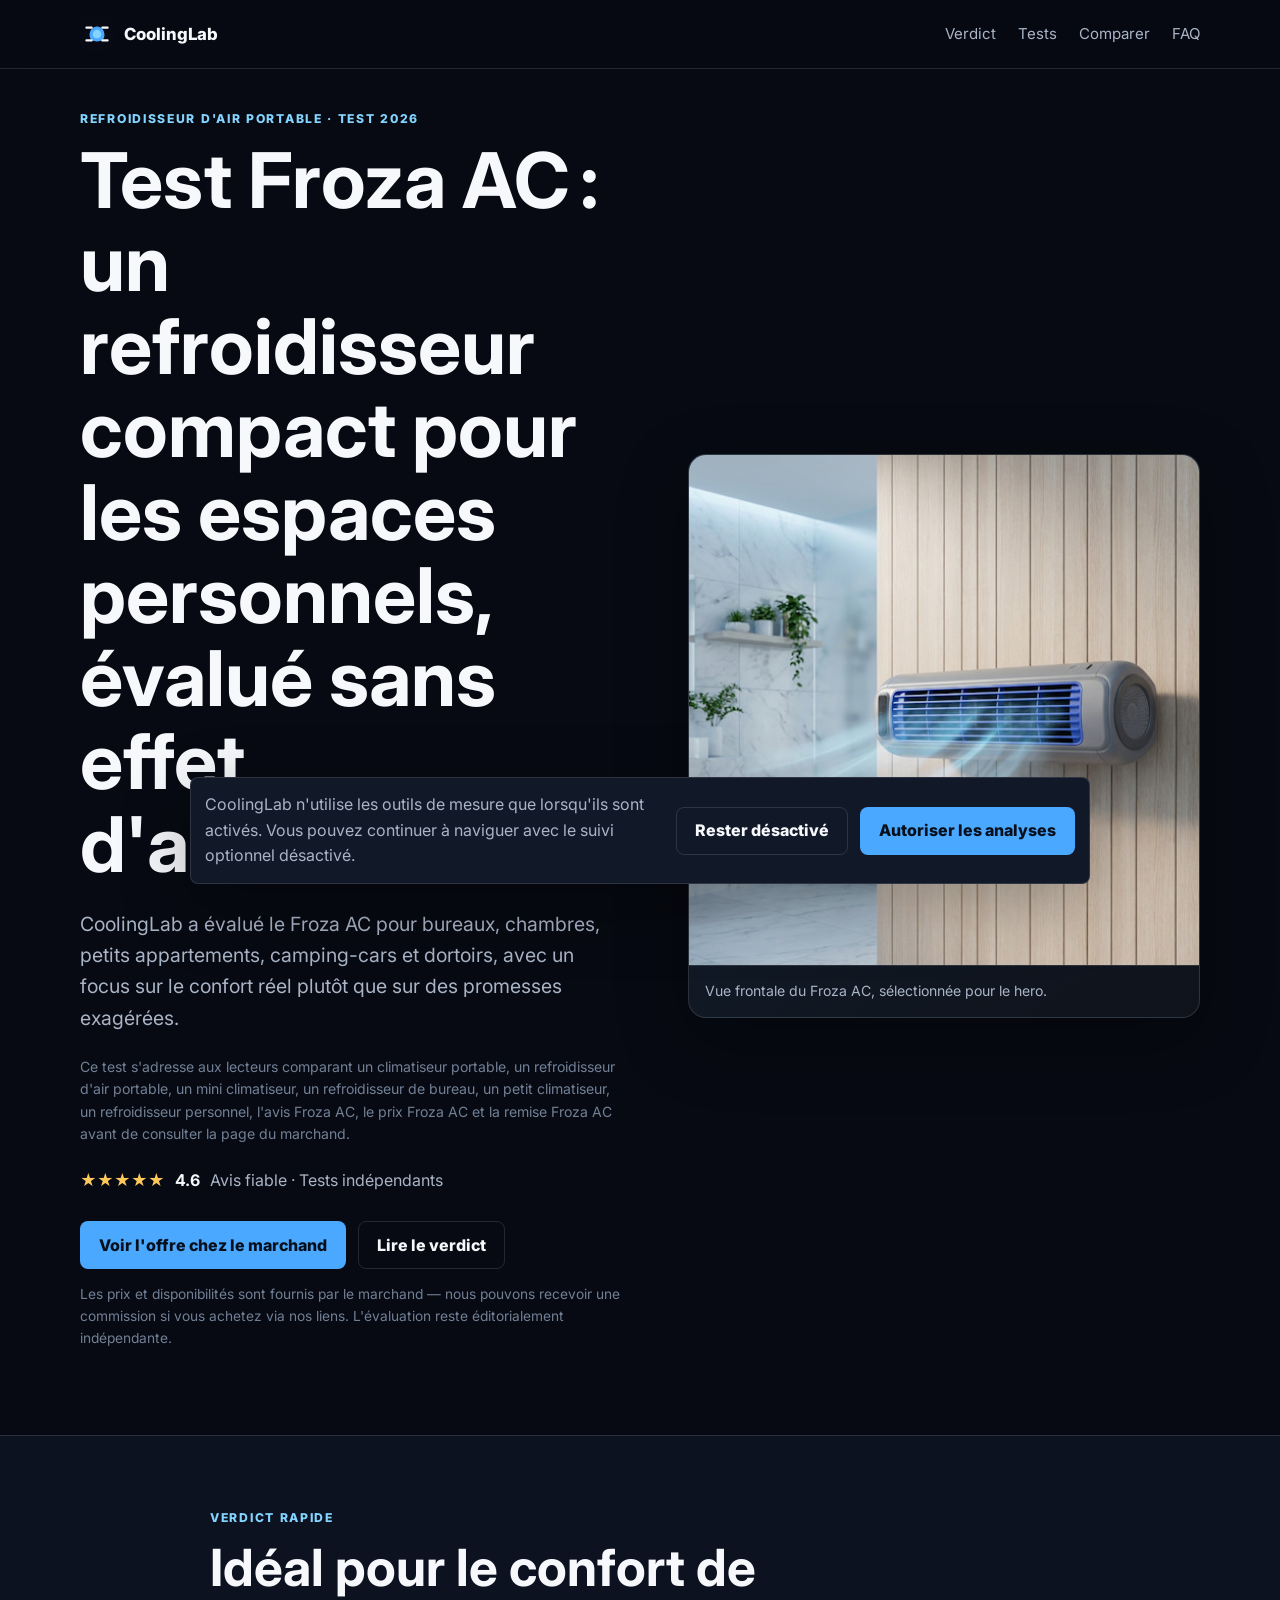
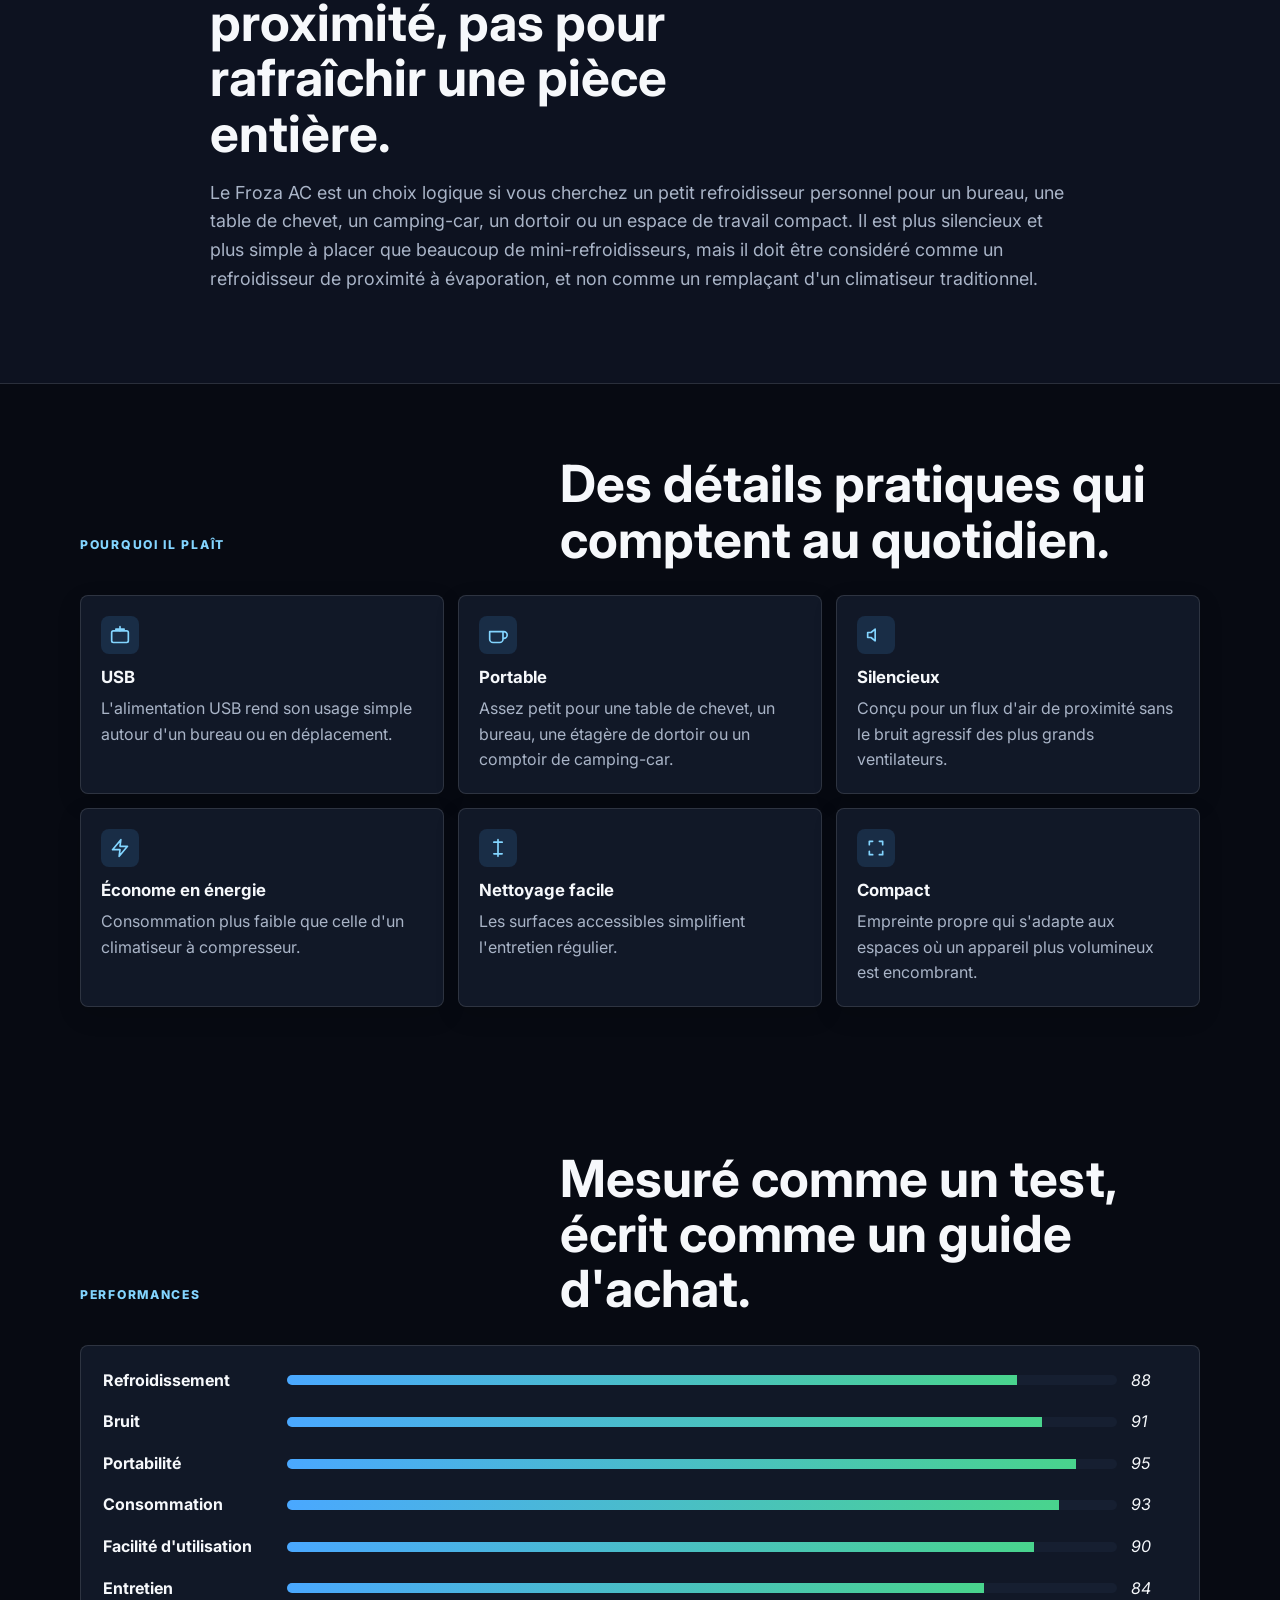
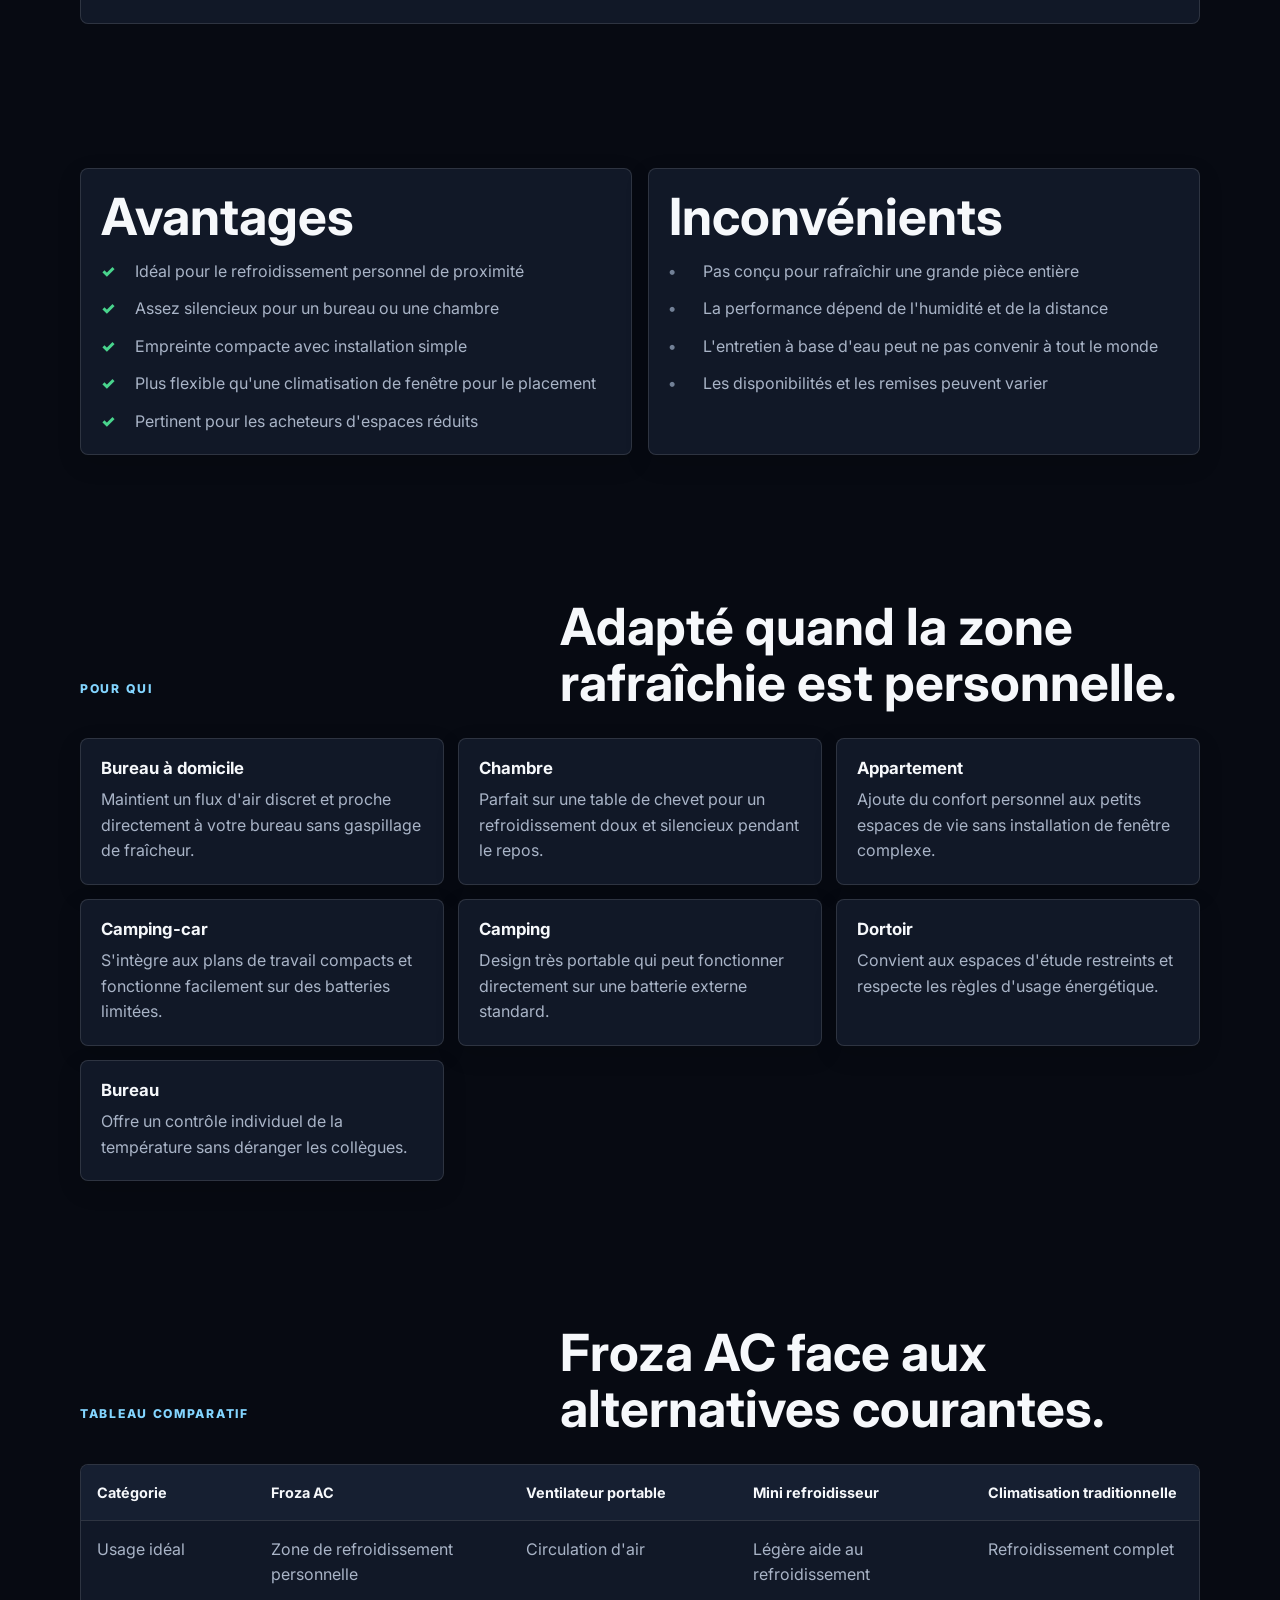
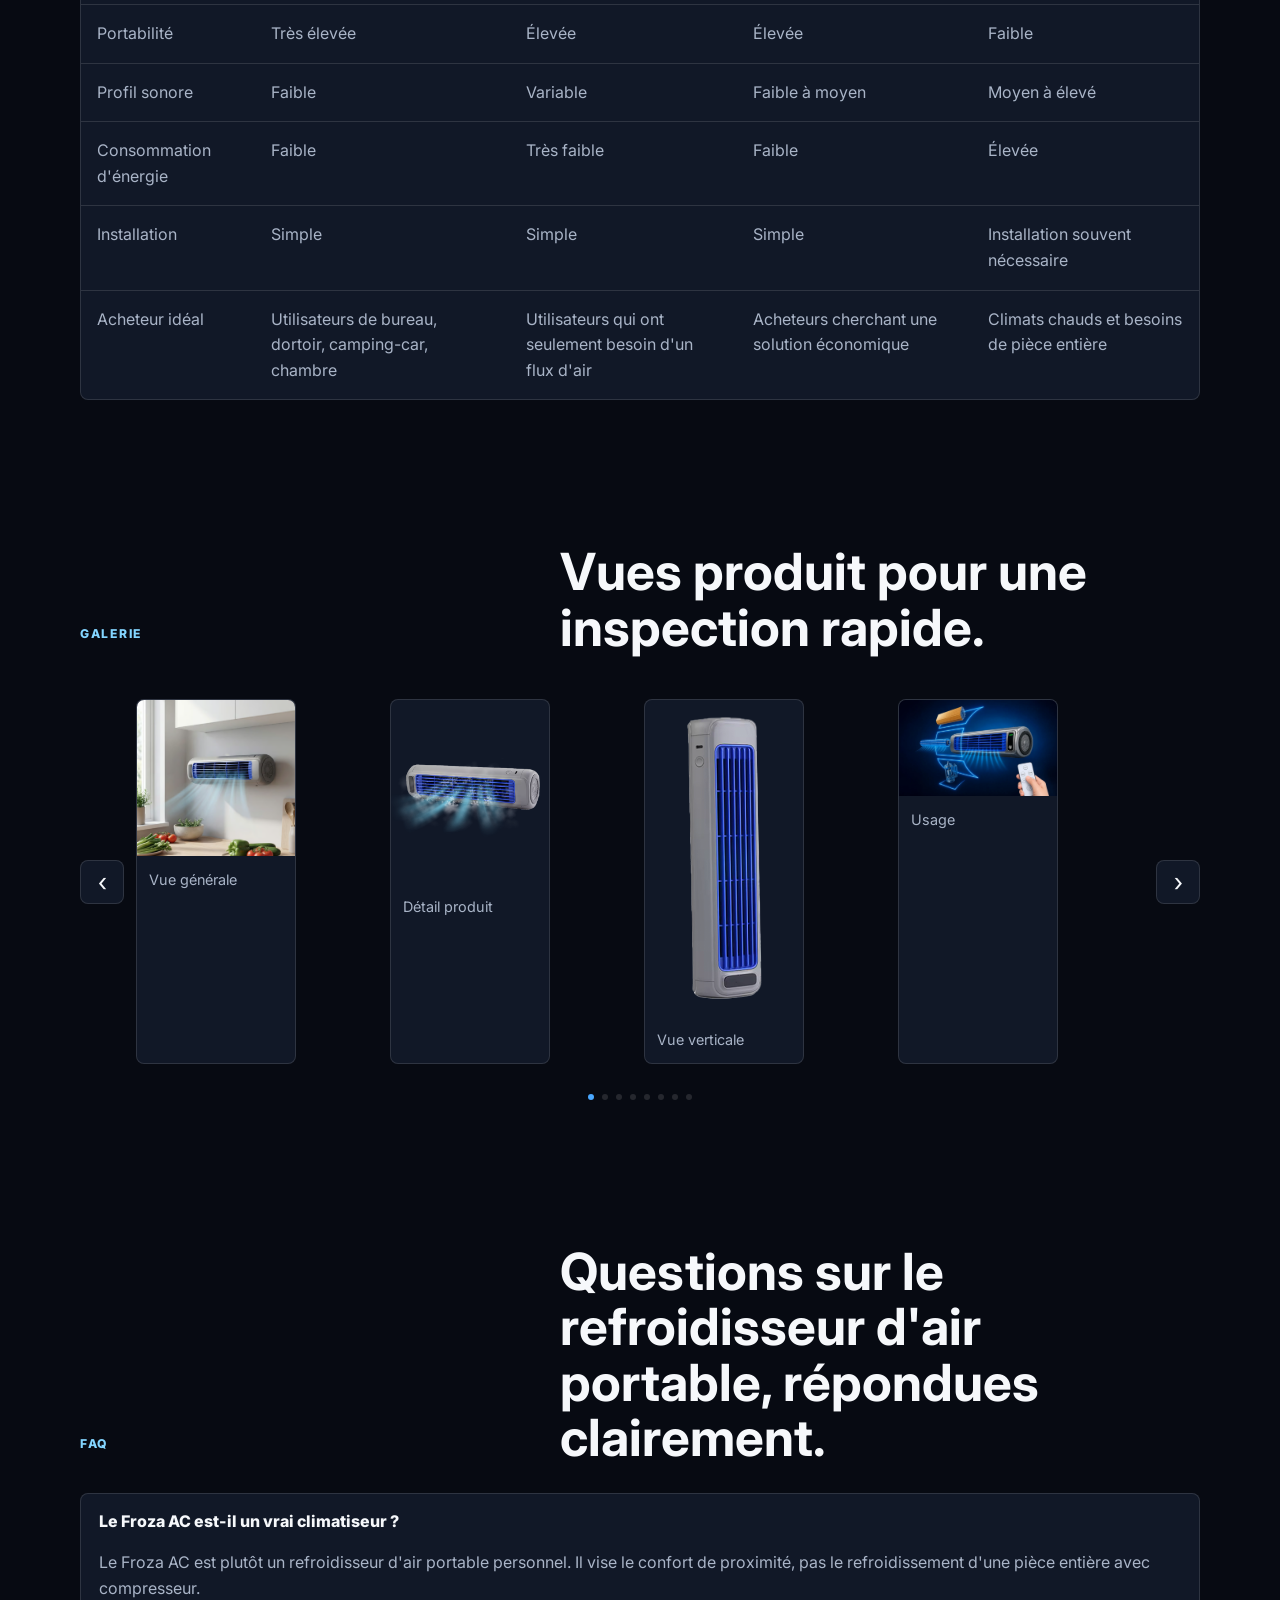
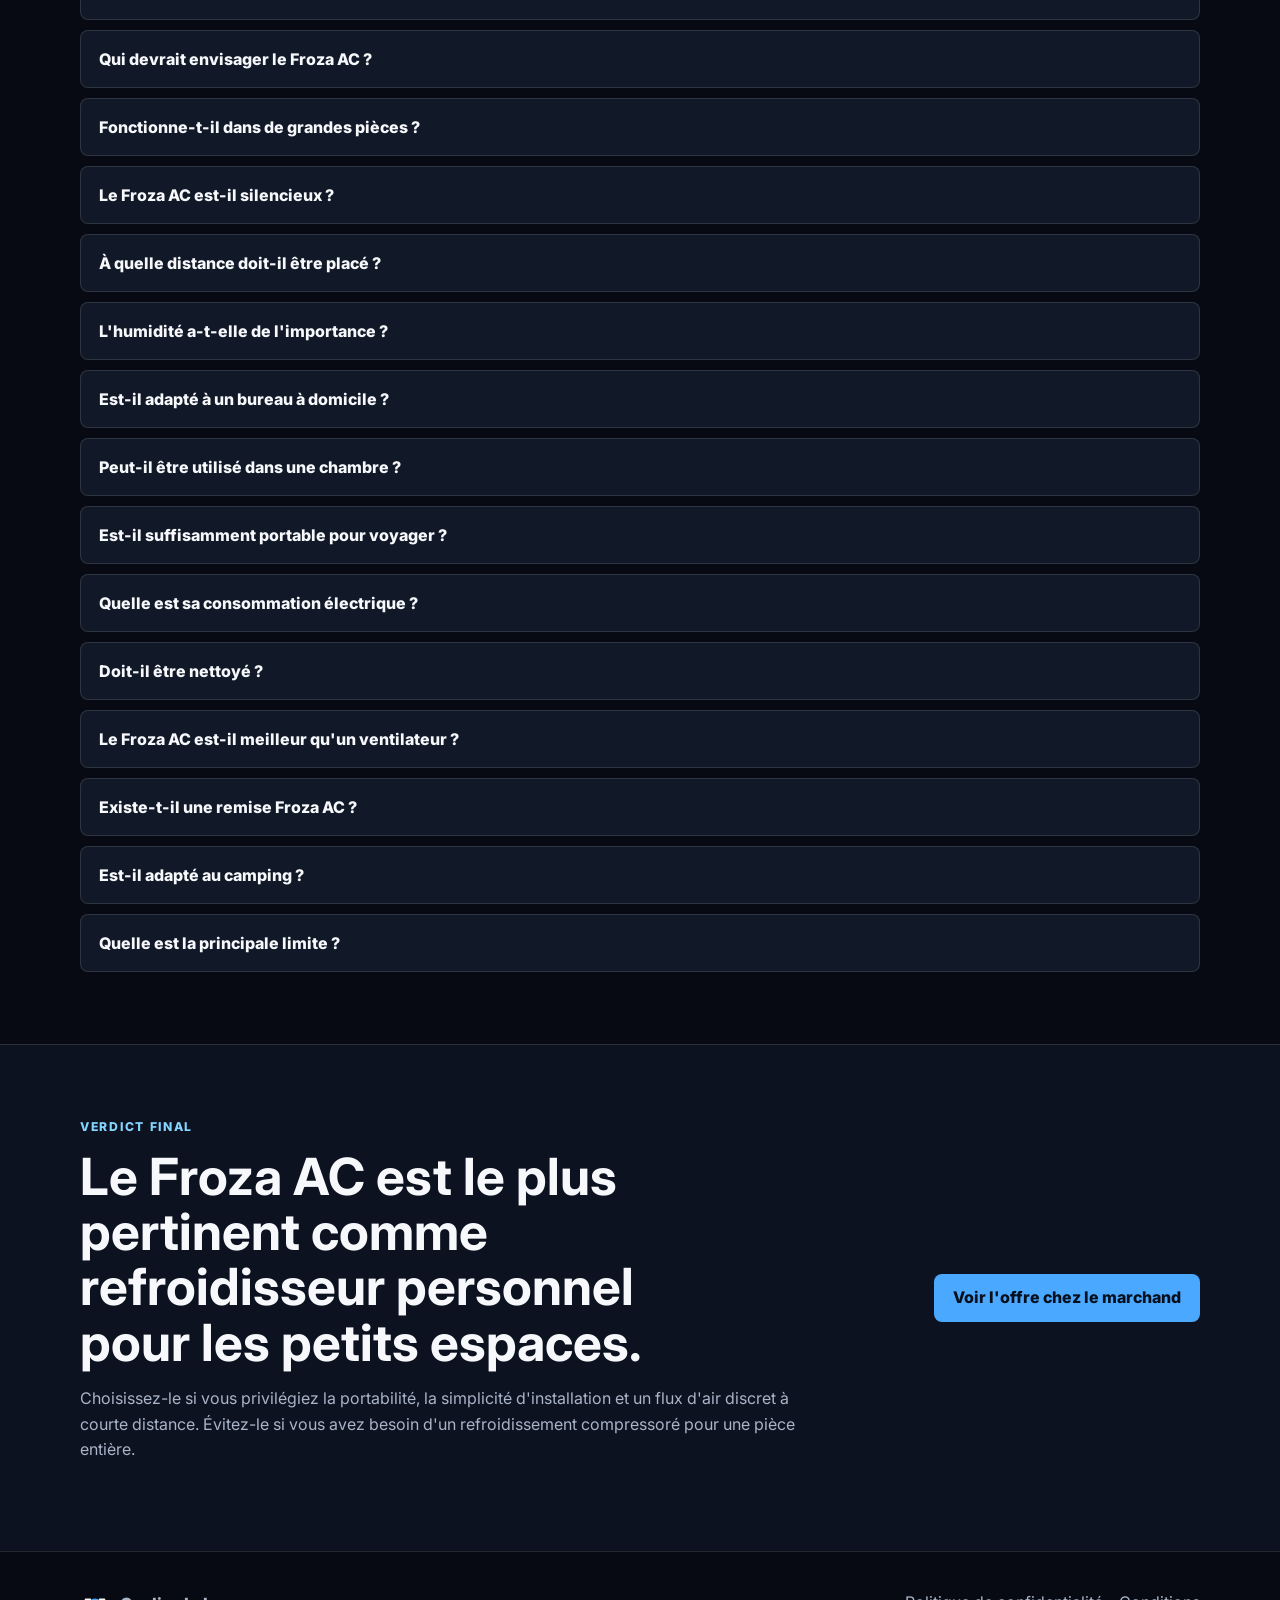
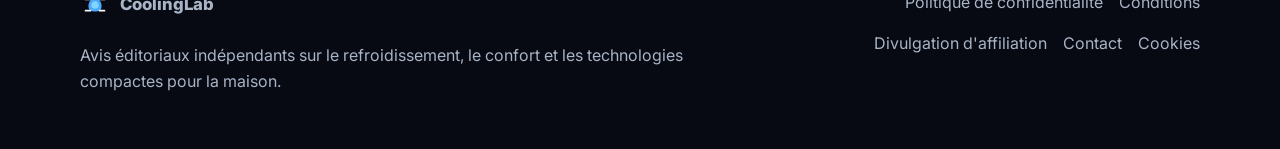
==== index.html @ 6dc9dfa4 "Primeiro commit do Canalab" ====
<!doctype html>
<html lang="fr">
  <head>
    <script type="text/javascript">
    (function(c,l,a,r,i,t,y){
        c[a]=c[a]||function(){(c[a].q=c[a].q||[]).push(arguments)};
        t=l.createElement(r);t.async=1;t.src="https://www.clarity.ms/tag/"+i;
        y=l.getElementsByTagName(r)[0];y.parentNode.insertBefore(t,y);
    })(window, document, "clarity", "script", "xgbtca28pc");
</script>
    <meta charset="utf-8">
    <meta name="viewport" content="width=device-width, initial-scale=1">
    <title>Test Froza AC 2026 : refroidisseur d'air portable évalué | CoolingLab</title>
    <meta name="description" content="L'avis indépendant de CoolingLab sur le Froza AC détaille performances de refroidissement, niveau sonore, portabilité, prix, disponibilité des remises, points forts, limites, comparaisons et utilisateurs concernés.">
    <link rel="canonical" href="https://coolinglab.netlify.app/">
    <meta name="robots" content="index,follow,max-image-preview:large">
    <meta name="theme-color" content="#070a12">
    <meta property="og:type" content="article">
    <meta property="og:title" content="Test Froza AC 2026 : refroidisseur d'air portable évalué">
    <meta property="og:description" content="Un test mesuré du Froza AC pour bureaux, chambres, appartements, camping-cars, dortoirs et bureaux à domicile.">
    <meta property="og:url" content="https://coolinglab.netlify.app/">
    <meta property="og:image" content="https://coolinglab.netlify.app/img/Froza%20AC002.jpg">
    <meta name="twitter:card" content="summary_large_image">
    <meta name="twitter:title" content="Test Froza AC 2026">
    <meta name="twitter:description" content="Avis indépendant sur un refroidisseur d'air portable par CoolingLab.">
    <link rel="icon" href="/assets/icons/favicon.svg" type="image/svg+xml">
    <link rel="preconnect" href="https://fonts.googleapis.com">
    <link rel="preconnect" href="https://fonts.gstatic.com" crossorigin>
    <link rel="preconnect" href="https://www.googletagmanager.com" crossorigin>
    <link rel="dns-prefetch" href="https://www.googletagmanager.com">
    <link rel="preconnect" href="https://bat.bing.com" crossorigin>
    <link rel="dns-prefetch" href="https://bat.bing.com">
    <link rel="preconnect" href="https://analytics.tiktok.com" crossorigin>
    <link rel="dns-prefetch" href="https://analytics.tiktok.com">
    <link rel="preconnect" href="https://connect.facebook.net" crossorigin>
    <link rel="dns-prefetch" href="https://connect.facebook.net">
    <link rel="preconnect" href="https://c.clarity.ms" crossorigin>
    <link rel="dns-prefetch" href="https://clarity.ms">
    <link href="https://fonts.googleapis.com/css2?family=Inter:wght@400;500;600;700&display=swap" rel="stylesheet">
    <link rel="preload" href="/css/variables.css" as="style">
    <link rel="stylesheet" href="/css/variables.css">
    <link rel="stylesheet" href="/css/style.css">
    <link rel="stylesheet" href="/css/responsive.css">
    <script type="application/ld+json" id="schema-product"></script>
    <script type="application/ld+json" id="schema-faq"></script>
  </head>
  <body>
    <a class="skip-link" href="#main">Accéder au contenu</a>
    <header class="site-header" data-elevate>
      <nav class="nav wrap" aria-label="Navigation principale">
        <a class="brand" href="/" aria-label="Accueil CoolingLab">
          <img src="/assets/icons/favicon.svg" alt="" width="34" height="34">
          <span>CoolingLab</span>
        </a>
        <button class="nav-toggle" type="button" aria-expanded="false" aria-controls="nav-menu">
          <span class="sr-only">Ouvrir le menu</span>
          <span></span><span></span><span></span>
        </button>
        <div class="nav-menu" id="nav-menu">
          <a href="#verdict">Verdict</a>
          <a href="#testing">Tests</a>
          <a href="#compare">Comparer</a>
          <a href="#faq">FAQ</a>
        </div>
      </nav>
    </header>

    <main id="main">
      <article>
        <section class="hero section">
          <div class="wrap hero-grid">
            <div class="hero-copy reveal">
              <div class="kicker">Refroidisseur d'air portable · Test 2026</div>
              <h1>Test Froza AC : un refroidisseur compact pour les espaces personnels, évalué sans effet d'annonce.</h1>
            <p class="lede">CoolingLab a évalué le Froza AC pour bureaux, chambres, petits appartements, camping-cars et dortoirs, avec un focus sur le confort réel plutôt que sur des promesses exagérées.</p>
              <p class="search-context">Ce test s'adresse aux lecteurs comparant un climatiseur portable, un refroidisseur d'air portable, un mini climatiseur, un refroidisseur de bureau, un petit climatiseur, un refroidisseur personnel, l'avis Froza AC, le prix Froza AC et la remise Froza AC avant de consulter la page du marchand.</p>
              <div class="rating-line" aria-label="Note d'examen 4,6 sur 5">
                <span aria-hidden="true">★★★★★</span>
                <strong>4.6</strong>
                <em>Avis fiable · Tests indépendants</em>
              </div>
              <div class="cta-row">
                <a class="btn btn-primary" href="https://example.com/froza-ac" data-affiliate-link data-cta="hero">Voir l'offre chez le marchand</a>
                <a class="btn btn-secondary" href="#verdict">Lire le verdict</a>
              </div>
              <p class="microcopy">Les prix et disponibilités sont fournis par le marchand — nous pouvons recevoir une commission si vous achetez via nos liens. L'évaluation reste éditorialement indépendante.</p>
            </div>
            <figure class="hero-media reveal">
              <img src="/img/Froza%20AC002.jpg" alt="Froza AC, vue avant sur fond clair" width="560" height="650" fetchpriority="high" style="object-fit:cover;">
              <figcaption>Vue frontale du Froza AC, sélectionnée pour le hero.</figcaption>
            </figure>
          </div>
        </section>

        <section class="section verdict-band" id="verdict">
          <div class="wrap compact reveal">
            <p class="eyebrow">Verdict rapide</p>
            <h2>Idéal pour le confort de proximité, pas pour rafraîchir une pièce entière.</h2>
            <p>Le Froza AC est un choix logique si vous cherchez un petit refroidisseur personnel pour un bureau, une table de chevet, un camping-car, un dortoir ou un espace de travail compact. Il est plus silencieux et plus simple à placer que beaucoup de mini-refroidisseurs, mais il doit être considéré comme un refroidisseur de proximité à évaporation, et non comme un remplaçant d'un climatiseur traditionnel.</p>
          </div>
        </section>

        <section class="section">
          <div class="wrap">
            <div class="section-head reveal">
              <p class="eyebrow">Pourquoi il plaît</p>
              <h2>Des détails pratiques qui comptent au quotidien.</h2>
            </div>
            <div class="feature-grid" id="feature-grid"></div>
          </div>
        </section>

        <!-- TEMPORARY: Re-enable the Video Review section by removing the hidden attribute below. -->
        <section class="section media-section" aria-labelledby="video-title" hidden>
          <div class="wrap two-col">
            <div class="reveal">
              <p class="eyebrow">Revue vidéo</p>
              <h2 id="video-title">Regardez l'aperçu pragmatique.</h2>
              <p>La vidéo intégrée ne se charge que sur demande, ce qui maintient la première visite rapide sur mobile et pour le trafic publicitaire.</p>
            </div>
            <div class="video-shell reveal" data-video="https://www.youtube-nocookie.com/embed/dQw4w9WgXcQ">
              <button class="video-button" type="button" aria-label="Charger la revue vidéo">
                <span class="play" aria-hidden="true"></span>
                <strong>Charger la revue vidéo</strong>
              </button>
            </div>
          </div>
        </section>

        <section class="section" id="testing">
          <div class="wrap">
            <div class="section-head reveal">
              <p class="eyebrow">Performances</p>
              <h2>Mesuré comme un test, écrit comme un guide d'achat.</h2>
            </div>
            <div class="score-panel reveal" id="score-panel"></div>
          </div>
        </section>

        <section class="section split-section">
          <div class="wrap split-grid">
            <div class="panel reveal">
              <h2>Avantages</h2>
              <ul class="check-list positive" id="pros-list"></ul>
            </div>
            <div class="panel reveal">
              <h2>Inconvénients</h2>
              <ul class="check-list neutral" id="cons-list"></ul>
            </div>
          </div>
        </section>

        <section class="section">
          <div class="wrap">
            <div class="section-head reveal">
              <p class="eyebrow">Pour qui</p>
              <h2>Adapté quand la zone rafraîchie est personnelle.</h2>
            </div>
            <div class="use-grid" id="use-grid"></div>
          </div>
        </section>

        <section class="section compare" id="compare">
          <div class="wrap">
            <div class="section-head reveal">
              <p class="eyebrow">Tableau comparatif</p>
              <h2>Froza AC face aux alternatives courantes.</h2>
            </div>
            <div class="table-wrap reveal" role="region" aria-label="Comparaison de produits" tabindex="0">
              <table>
                <thead>
                  <tr>
                    <th>Catégorie</th>
                    <th>Froza AC</th>
                    <th>Ventilateur portable</th>
                    <th>Mini refroidisseur</th>
                    <th>Climatisation traditionnelle</th>
                  </tr>
                </thead>
                <tbody id="comparison-body"></tbody>
              </table>
            </div>
          </div>
        </section>

        <section class="section gallery-section">
          <div class="wrap">
            <div class="section-head reveal">
              <p class="eyebrow">Galerie</p>
              <h2>Vues produit pour une inspection rapide.</h2>
            </div>
            <div class="carousel reveal" aria-roledescription="carrousel">
              <button class="icon-btn" type="button" data-carousel-prev aria-label="Image précédente">‹</button>
              <div class="carousel-track" id="gallery-track"></div>
              <button class="icon-btn" type="button" data-carousel-next aria-label="Image suivante">›</button>
            </div>
          </div>
        </section>

        <section class="section faq-section" id="faq">
          <div class="wrap">
            <div class="section-head reveal">
              <p class="eyebrow">FAQ</p>
              <h2>Questions sur le refroidisseur d'air portable, répondues clairement.</h2>
            </div>
            <div class="faq-list reveal" id="faq-list"></div>
          </div>
        </section>

        <section class="section final-cta">
          <div class="wrap final-grid reveal">
            <div>
              <p class="eyebrow">Verdict final</p>
              <h2>Le Froza AC est le plus pertinent comme refroidisseur personnel pour les petits espaces.</h2>
              <p>Choisissez-le si vous privilégiez la portabilité, la simplicité d'installation et un flux d'air discret à courte distance. Évitez-le si vous avez besoin d'un refroidissement compressoré pour une pièce entière.</p>
            </div>
            <a class="btn btn-primary" href="https://example.com/froza-ac" data-affiliate-link data-cta="final">Voir l'offre chez le marchand</a>
          </div>
        </section>
      </article>
    </main>

    <footer class="site-footer">
      <div class="wrap footer-grid">
        <div>
          <a class="brand" href="/">
            <img src="/assets/icons/favicon.svg" alt="" width="30" height="30">
            <span>CoolingLab</span>
          </a>
          <p>Avis éditoriaux indépendants sur le refroidissement, le confort et les technologies compactes pour la maison.</p>
        </div>
        <nav aria-label="Navigation de pied de page">
          <a href="/privacy.html">Politique de confidentialité</a>
          <a href="/terms.html">Conditions</a>
          <a href="/disclosure.html">Divulgation d'affiliation</a>
          <a href="/contact.html">Contact</a>
          <button class="link-button" type="button" data-cookie-reset>Cookies</button>
        </nav>
      </div>
    </footer>

    <div class="cookie-bar" hidden>
      <p>CoolingLab n'utilise les outils de mesure que lorsqu'ils sont activés. Vous pouvez continuer à naviguer avec le suivi optionnel désactivé.</p>
      <button class="btn btn-secondary" type="button" data-cookie-decline>Rester désactivé</button>
      <button class="btn btn-primary" type="button" data-cookie-accept>Autoriser les analyses</button>
    </div>

    <script src="/js/tracking.js" defer></script>
    <script src="/js/faq.js" defer></script>
    <script src="/js/animations.js" defer></script>
    <script src="/js/app.js" defer></script>
  </body>
</html>
---- css/variables.css ----
:root {
  color-scheme: dark;
  --bg: #070a12;
  --bg-soft: #0d1220;
  --surface: #111827;
  --surface-2: #161f31;
  --text: #f6f8fb;
  --muted: #a9b4c7;
  --subtle: #728096;
  --line: rgba(255, 255, 255, 0.12);
  --blue: #4aa8ff;
  --blue-2: #83d5ff;
  --green: #49d48d;
  --white: #ffffff;
  --shadow: 0 22px 70px rgba(0, 0, 0, 0.32);
  --radius: 8px;
  --radius-lg: 18px;
  --wrap: min(1120px, calc(100% - 32px));
  --font: Inter, ui-sans-serif, system-ui, -apple-system, BlinkMacSystemFont, "Segoe UI", sans-serif;
}

:root[data-theme="light"] {
  color-scheme: light;
  --bg: #f7f9fc;
  --bg-soft: #ffffff;
  --surface: #ffffff;
  --surface-2: #eef3f8;
  --text: #111827;
  --muted: #445266;
  --subtle: #667085;
  --line: rgba(17, 24, 39, 0.12);
  --shadow: 0 20px 60px rgba(15, 23, 42, 0.12);
}
---- css/variables.css ----
:root {
  color-scheme: dark;
  --bg: #070a12;
  --bg-soft: #0d1220;
  --surface: #111827;
  --surface-2: #161f31;
  --text: #f6f8fb;
  --muted: #a9b4c7;
  --subtle: #728096;
  --line: rgba(255, 255, 255, 0.12);
  --blue: #4aa8ff;
  --blue-2: #83d5ff;
  --green: #49d48d;
  --white: #ffffff;
  --shadow: 0 22px 70px rgba(0, 0, 0, 0.32);
  --radius: 8px;
  --radius-lg: 18px;
  --wrap: min(1120px, calc(100% - 32px));
  --font: Inter, ui-sans-serif, system-ui, -apple-system, BlinkMacSystemFont, "Segoe UI", sans-serif;
}

:root[data-theme="light"] {
  color-scheme: light;
  --bg: #f7f9fc;
  --bg-soft: #ffffff;
  --surface: #ffffff;
  --surface-2: #eef3f8;
  --text: #111827;
  --muted: #445266;
  --subtle: #667085;
  --line: rgba(17, 24, 39, 0.12);
  --shadow: 0 20px 60px rgba(15, 23, 42, 0.12);
}
---- css/style.css ----
* { box-sizing: border-box; }
html { scroll-behavior: smooth; }
body {
  margin: 0;
  background: var(--bg);
  color: var(--text);
  font-family: var(--font);
  line-height: 1.6;
  text-rendering: optimizeLegibility;
}
img { display: block; max-width: 100%; height: auto; }
a { color: inherit; text-decoration: none; }
button, input, textarea { font: inherit; }
.wrap { width: var(--wrap); margin-inline: auto; }
.section { padding: 72px 0; }
.skip-link {
  position: absolute; left: 16px; top: -60px; z-index: 10;
  background: var(--white); color: #07111f; padding: 10px 14px; border-radius: var(--radius);
}
.skip-link:focus { top: 12px; }
.sr-only { position: absolute; width: 1px; height: 1px; overflow: hidden; clip: rect(0 0 0 0); }
:focus-visible { outline: 3px solid var(--blue-2); outline-offset: 3px; }

.site-header {
  position: sticky; top: 0; z-index: 20;
  background: rgba(7, 10, 18, 0.82);
  border-bottom: 1px solid var(--line);
  backdrop-filter: blur(16px);
}
.nav { min-height: 68px; display: flex; align-items: center; justify-content: space-between; gap: 20px; }
.brand { display: inline-flex; align-items: center; gap: 10px; font-weight: 800; letter-spacing: 0; }
.brand span { font-size: 1.05rem; }
.nav-menu { display: flex; align-items: center; gap: 22px; color: var(--muted); font-size: 0.94rem; }
.nav-menu a:hover { color: var(--text); }
.nav-toggle { display: none; width: 42px; height: 42px; border: 1px solid var(--line); background: var(--surface); border-radius: var(--radius); }
.nav-toggle span:not(.sr-only) { display: block; width: 18px; height: 2px; background: var(--text); margin: 4px auto; }

.hero { padding-top: 40px; min-height: calc(100vh - 68px); display: grid; align-items: center; }
.hero-grid { display: grid; grid-template-columns: minmax(0, 1.03fr) minmax(320px, 0.97fr); align-items: center; gap: 42px; }
.kicker, .eyebrow {
  color: var(--blue-2); text-transform: uppercase; font-size: 0.76rem; font-weight: 800;
  letter-spacing: 0.14em; margin: 0 0 12px;
}
h1, h2, h3 { line-height: 1.08; letter-spacing: 0; margin: 0; }
h1 { font-size: clamp(2.35rem, 6vw, 5.45rem); max-width: 10.2em; }
h2 { font-size: clamp(1.9rem, 4vw, 3.2rem); max-width: 12.5em; }
h3 { font-size: 1.05rem; }
.lede { color: var(--muted); font-size: clamp(1.05rem, 2.2vw, 1.22rem); max-width: 680px; margin: 22px 0; }
.rating-line { display: flex; flex-wrap: wrap; align-items: center; gap: 10px; color: #ffc85a; margin: 22px 0; }
.rating-line strong { color: var(--text); }
.rating-line em { color: var(--muted); font-style: normal; }
.cta-row { display: flex; flex-wrap: wrap; gap: 12px; margin: 28px 0 14px; }
.btn {
  display: inline-flex; align-items: center; justify-content: center; min-height: 48px;
  padding: 0 18px; border-radius: var(--radius); border: 1px solid transparent; font-weight: 800;
  transition: transform 160ms ease, background 160ms ease, border-color 160ms ease;
}
.btn:hover { transform: translateY(-1px); }
.btn-primary { background: var(--blue); color: #06101d; }
.btn-secondary { background: transparent; color: var(--text); border-color: var(--line); }
.microcopy { color: var(--subtle); font-size: 0.86rem; max-width: 620px; }
.search-context { color: var(--subtle); font-size: 0.88rem; max-width: 680px; margin: 0; }
.hero-media {
  margin: 0; background: linear-gradient(145deg, rgba(74,168,255,0.14), rgba(255,255,255,0.04));
  border: 1px solid var(--line); border-radius: var(--radius-lg); overflow: hidden; box-shadow: var(--shadow);
}
.hero-media figcaption { color: var(--muted); font-size: 0.88rem; padding: 14px 16px; border-top: 1px solid var(--line); }

.compact { max-width: 860px; }
.verdict-band { background: var(--bg-soft); border-block: 1px solid var(--line); }
.verdict-band p:not(.eyebrow) { color: var(--muted); font-size: 1.12rem; }
.section-head { display: flex; justify-content: space-between; gap: 24px; align-items: end; margin-bottom: 28px; }
.feature-grid, .use-grid { display: grid; grid-template-columns: repeat(3, 1fr); gap: 14px; }
.card, .panel {
  background: var(--surface); border: 1px solid var(--line); border-radius: var(--radius);
  padding: 20px; box-shadow: 0 8px 24px rgba(0,0,0,0.14);
}
.card-icon {
  width: 38px; height: 38px; border-radius: var(--radius); display: grid; place-items: center;
  background: rgba(74,168,255,0.14); color: var(--blue-2); margin-bottom: 14px;
}
.card p, .panel p { color: var(--muted); margin: 10px 0 0; }
.two-col { display: grid; grid-template-columns: 0.8fr 1.2fr; gap: 28px; align-items: center; }
.video-shell {
  aspect-ratio: 16 / 9; background: #0c111d url("/img/Froza-AC-2.jpg") center / cover no-repeat;
  border: 1px solid var(--line); border-radius: var(--radius); display: grid; place-items: center; overflow: hidden;
}
.video-shell iframe { width: 100%; height: 100%; border: 0; }
.video-button { display: grid; gap: 10px; place-items: center; border: 0; background: rgba(7,10,18,0.72); color: var(--text); padding: 20px; border-radius: var(--radius); cursor: pointer; }
.play { width: 52px; height: 52px; border-radius: 999px; background: var(--blue); position: relative; }
.play::after { content: ""; position: absolute; left: 21px; top: 15px; border-left: 16px solid #06101d; border-block: 10px solid transparent; }

.score-panel { display: grid; gap: 16px; background: var(--surface); border: 1px solid var(--line); border-radius: var(--radius); padding: 22px; }
.score-row { display: grid; grid-template-columns: 170px 1fr 46px; gap: 14px; align-items: center; }
.bar { height: 10px; background: var(--surface-2); border-radius: 999px; overflow: hidden; }
.bar span { display: block; width: 0; height: 100%; background: linear-gradient(90deg, var(--blue), var(--green)); transition: width 900ms ease; }
.split-grid { display: grid; grid-template-columns: 1fr 1fr; gap: 16px; }
.check-list { list-style: none; padding: 0; margin: 14px 0 0; display: grid; gap: 12px; }
.check-list li { display: grid; grid-template-columns: 24px 1fr; gap: 10px; color: var(--muted); }
.check-list li::before { content: "✓"; color: var(--green); font-weight: 900; }
.check-list.neutral li::before { content: "•"; color: var(--subtle); }

.table-wrap { overflow-x: auto; border: 1px solid var(--line); border-radius: var(--radius); background: var(--surface); }
table { width: 100%; border-collapse: collapse; min-width: 760px; }
th, td { padding: 16px; text-align: left; border-bottom: 1px solid var(--line); vertical-align: top; }
th { color: var(--text); background: var(--surface-2); font-size: 0.9rem; }
td { color: var(--muted); }
tbody tr:last-child td { border-bottom: 0; }

.carousel { display: grid; grid-template-columns: 44px 1fr 44px; gap: 12px; align-items: center; }
.carousel-track { display: grid; grid-auto-flow: column; grid-auto-columns: minmax(240px, 33.33%); gap: 14px; overflow-x: auto; scroll-snap-type: x mandatory; scrollbar-width: none; }
.carousel-track::-webkit-scrollbar { display: none; }
.gallery-card { scroll-snap-align: start; border-radius: var(--radius); overflow: hidden; border: 1px solid var(--line); background: var(--surface); }
.gallery-card figcaption { padding: 12px; color: var(--muted); font-size: 0.9rem; }
.icon-btn { width: 44px; height: 44px; border-radius: var(--radius); border: 1px solid var(--line); color: var(--text); background: var(--surface); font-size: 1.6rem; cursor: pointer; }

.faq-list { display: grid; gap: 10px; }
.faq-item { border: 1px solid var(--line); border-radius: var(--radius); background: var(--surface); overflow: hidden; }
.faq-question { width: 100%; min-height: 56px; display: flex; align-items: center; justify-content: space-between; gap: 18px; padding: 0 18px; border: 0; background: transparent; color: var(--text); text-align: left; cursor: pointer; font-weight: 800; }
.faq-answer { color: var(--muted); padding: 0 18px 18px; display: none; }
.faq-item[open] .faq-answer { display: block; }
.final-cta { background: var(--bg-soft); border-top: 1px solid var(--line); }
.final-grid { display: flex; align-items: center; justify-content: space-between; gap: 24px; }
.final-grid p:not(.eyebrow) { color: var(--muted); max-width: 720px; }
.site-footer { padding: 38px 0; border-top: 1px solid var(--line); color: var(--muted); }
.footer-grid { display: flex; justify-content: space-between; gap: 24px; }
.footer-grid nav { display: flex; flex-wrap: wrap; gap: 16px; align-content: start; justify-content: end; }
.link-button { border: 0; background: transparent; color: inherit; padding: 0; cursor: pointer; }
.cookie-bar {
  position: fixed; left: 16px; right: 16px; bottom: 16px; z-index: 30; max-width: 900px; margin: auto;
  background: var(--surface); border: 1px solid var(--line); border-radius: var(--radius); padding: 14px;
  display: flex; align-items: center; gap: 12px; box-shadow: var(--shadow);
}
.cookie-bar p { margin: 0; color: var(--muted); flex: 1; }
.reveal { opacity: 0; transform: translateY(18px); transition: opacity 520ms ease, transform 520ms ease; }
.reveal.is-visible { opacity: 1; transform: none; }
@media (prefers-reduced-motion: reduce) {
  *, *::before, *::after { scroll-behavior: auto !important; transition: none !important; animation: none !important; }
  .reveal { opacity: 1; transform: none; }
}
---- css/responsive.css ----
@media (max-width: 900px) {
  .section { padding: 56px 0; }
  .hero { padding-top: 26px; min-height: auto; }
  .hero-grid, .two-col, .split-grid { grid-template-columns: 1fr; }
  .hero-copy { order: 2; }
  .hero-media { order: 1; }
  .feature-grid, .use-grid { grid-template-columns: repeat(2, 1fr); }
  .section-head { display: block; }
  .final-grid, .footer-grid { display: grid; }
  .footer-grid nav { justify-content: start; }
}

@media (max-width: 720px) {
  .nav-toggle { display: block; }
  .nav-menu {
    position: absolute; left: 16px; right: 16px; top: 76px; display: none; padding: 14px;
    background: var(--surface); border: 1px solid var(--line); border-radius: var(--radius);
  }
  .nav-menu.is-open { display: grid; }
  h1 { font-size: 2.45rem; }
  .feature-grid, .use-grid { grid-template-columns: 1fr; }
  .score-row { grid-template-columns: 1fr 46px; }
  .score-row strong { grid-column: 1 / -1; }
  .carousel { grid-template-columns: 1fr; }
  .icon-btn { display: none; }
  .carousel-track { grid-auto-columns: 86%; }
  .cookie-bar { display: grid; }
}

@media (min-width: 1280px) {
  .hero-grid { gap: 64px; }
}
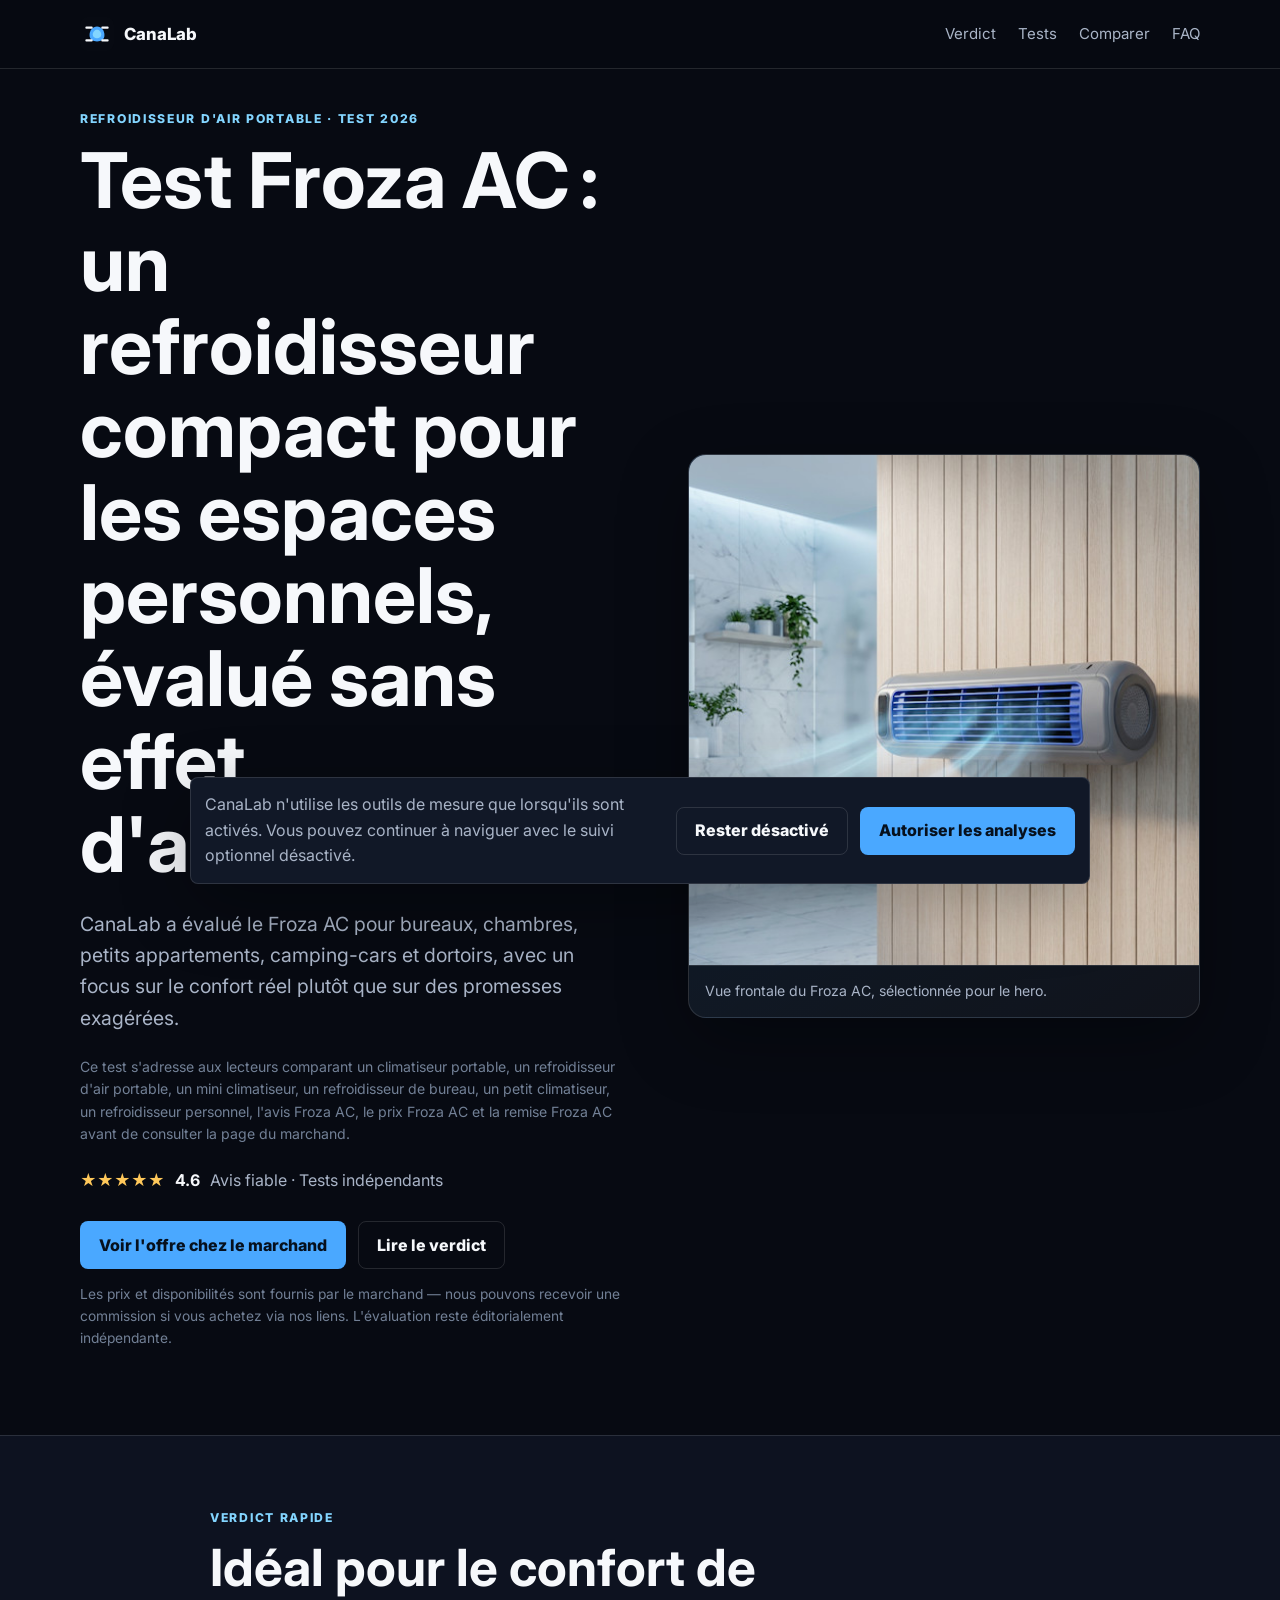
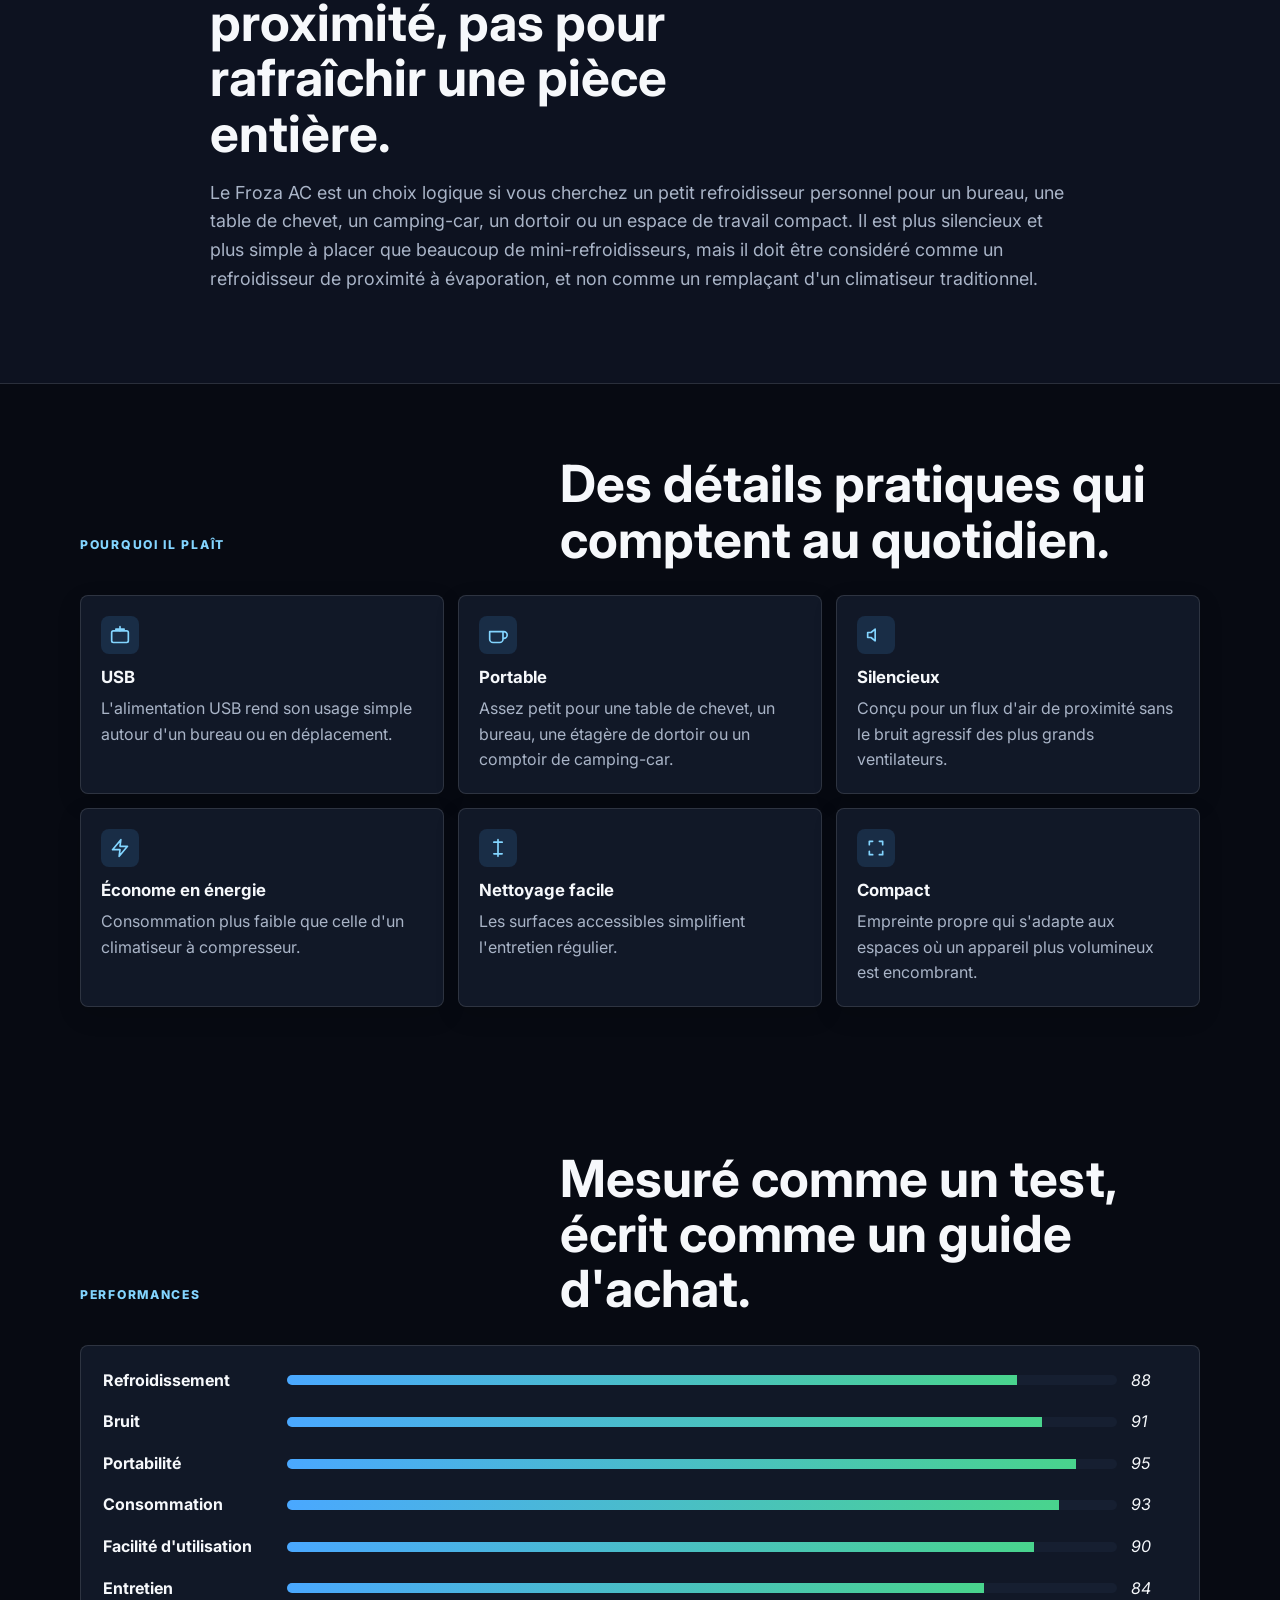
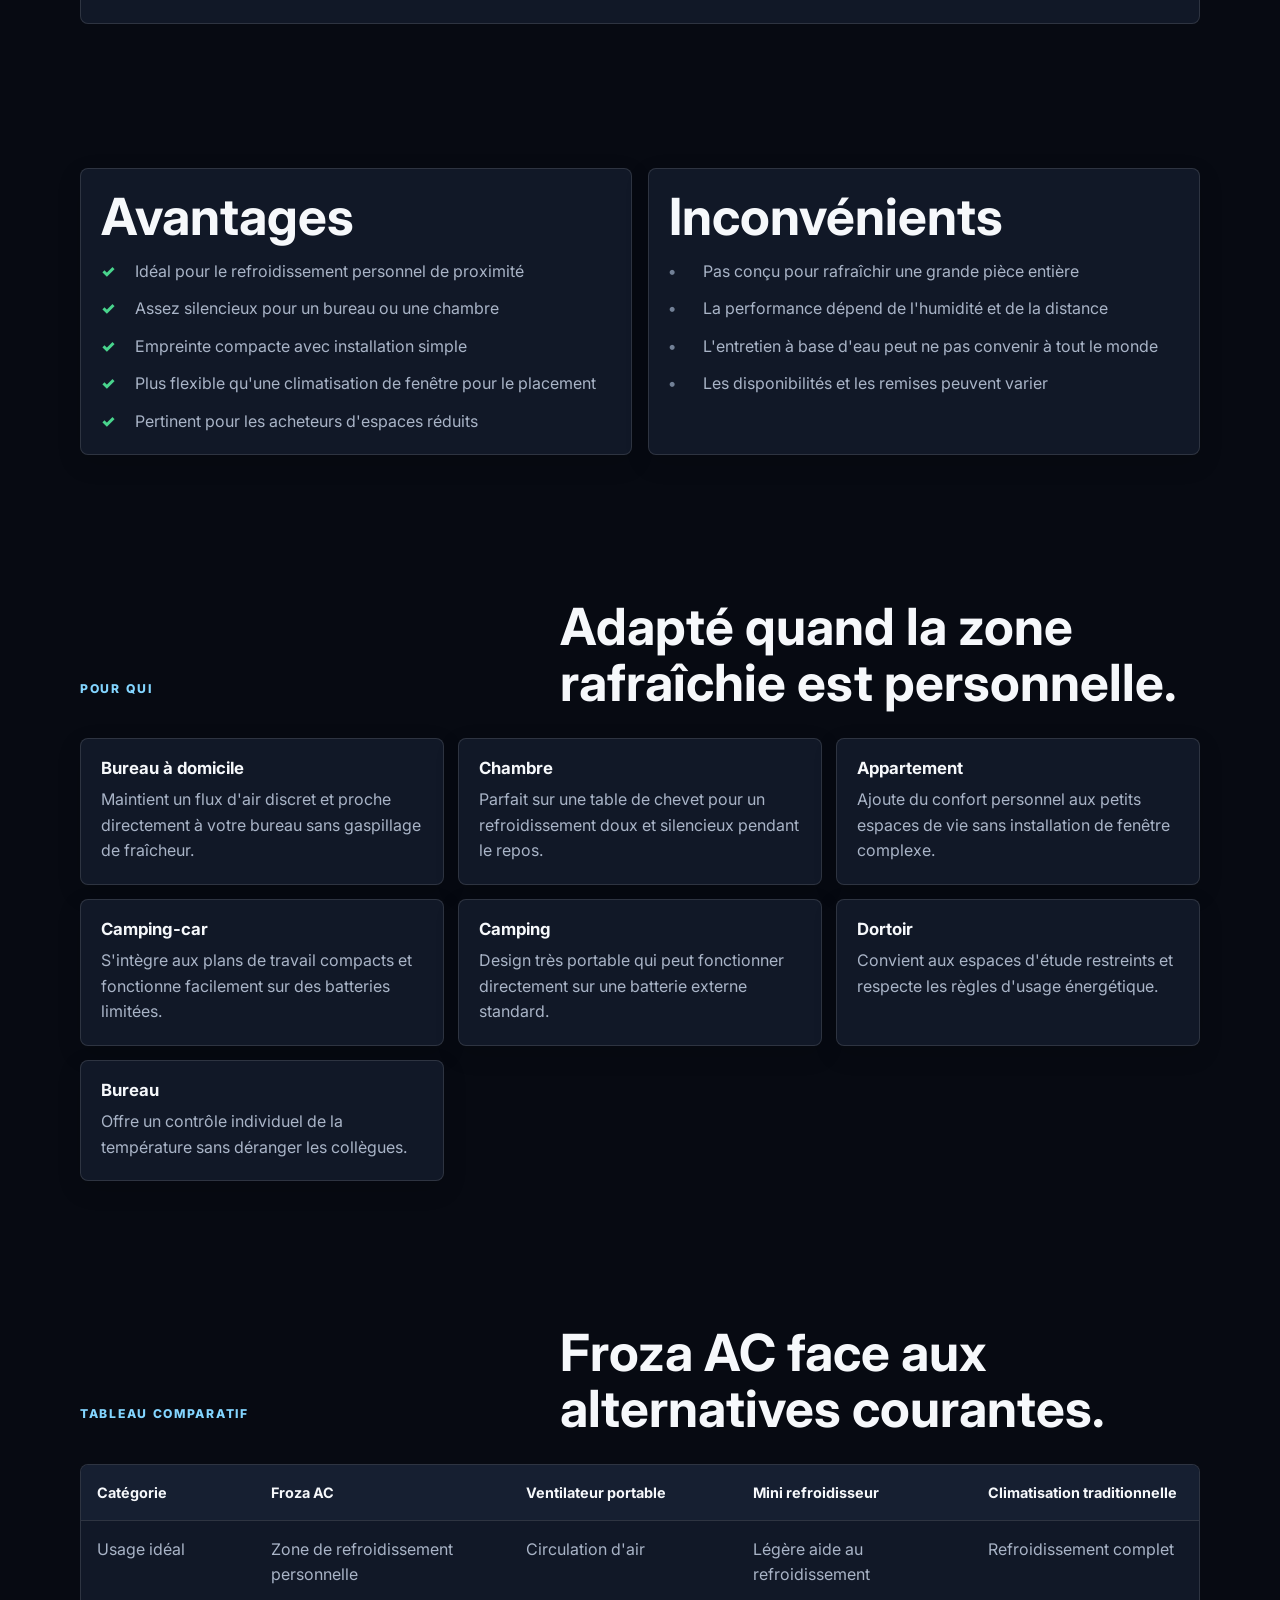
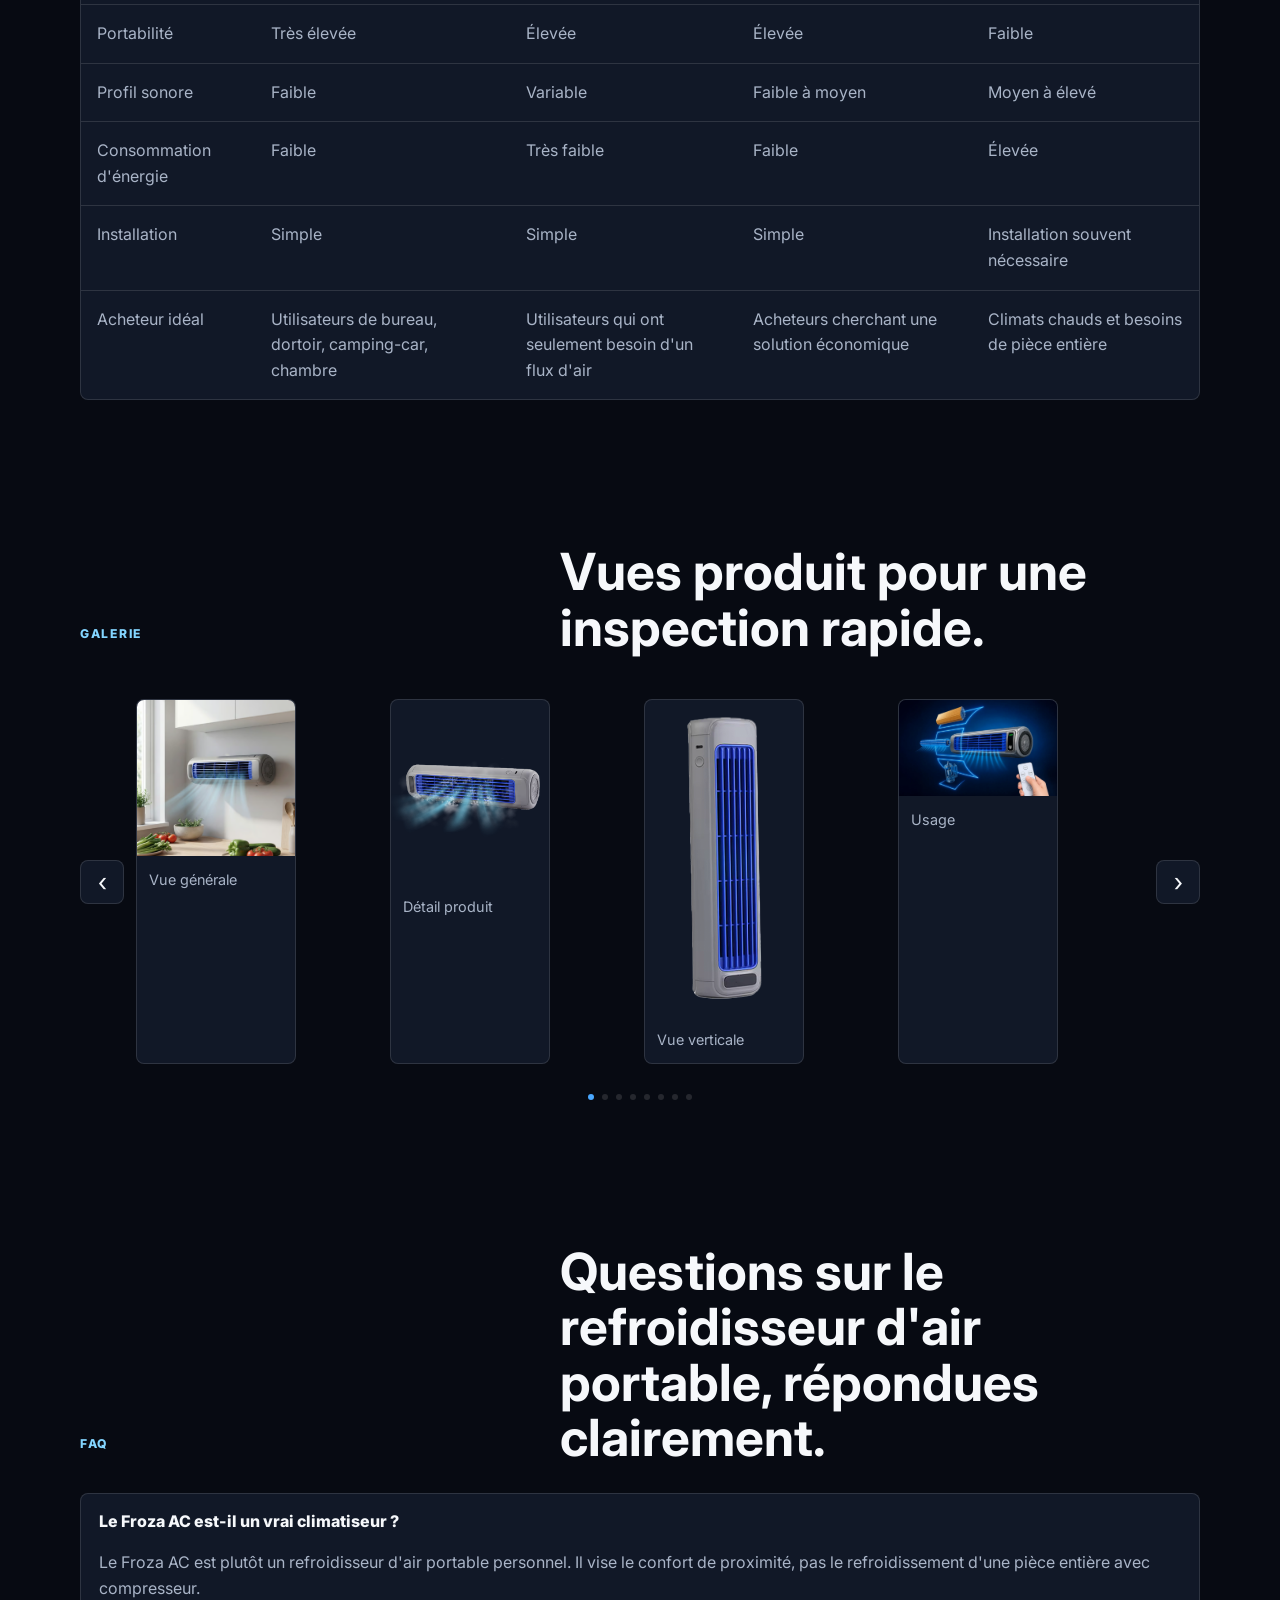
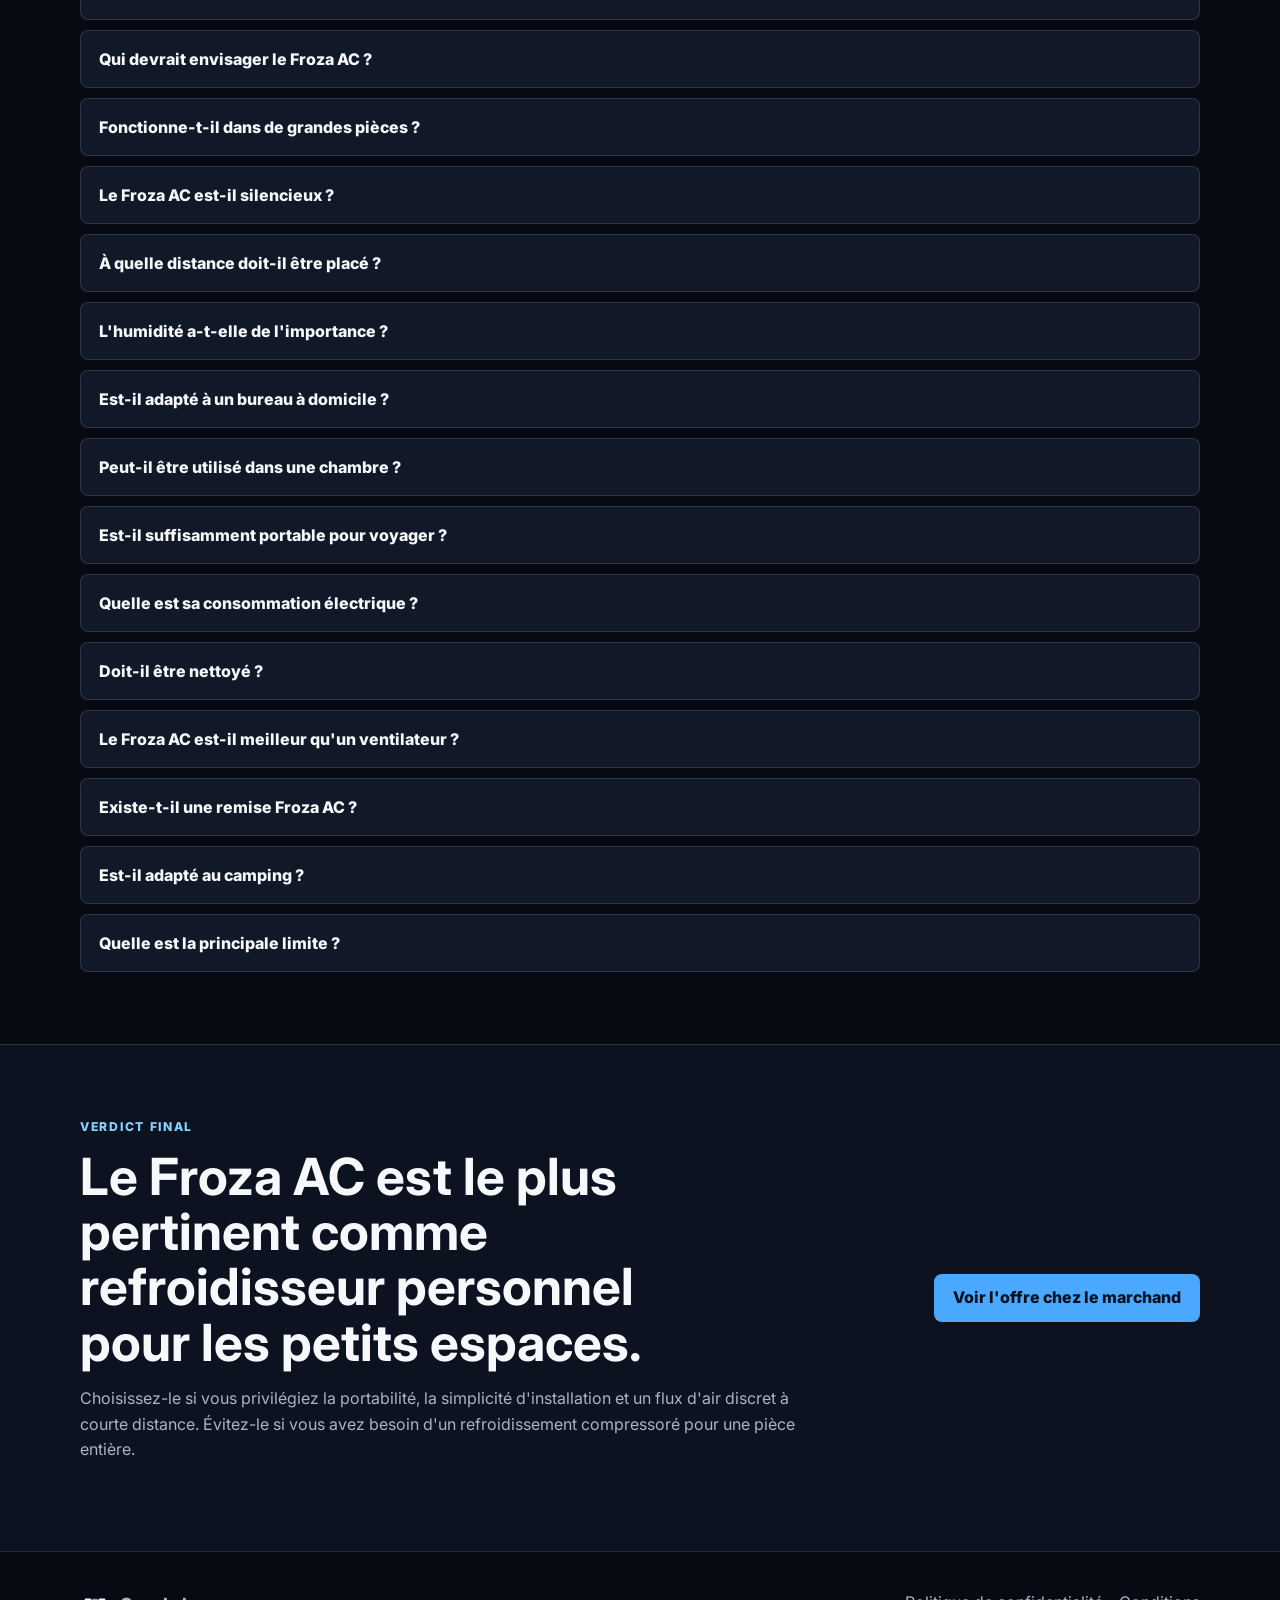
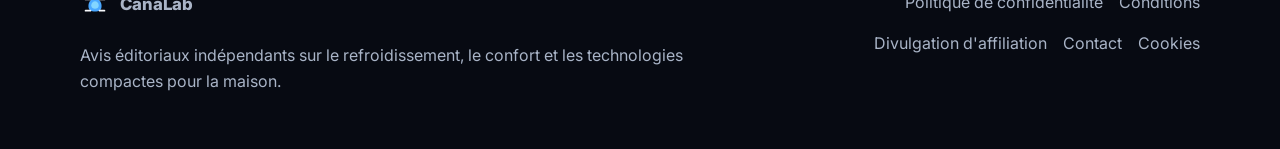
==== commit 09798799: "Renomeia marca de CoolingLab para CanaLab" ====
--- a/index.html
+++ b/index.html
@@ -10,19 +10,20 @@
 </script>
     <meta charset="utf-8">
     <meta name="viewport" content="width=device-width, initial-scale=1">
-    <title>Test Froza AC 2026 : refroidisseur d'air portable évalué | CoolingLab</title>
-    <meta name="description" content="L'avis indépendant de CoolingLab sur le Froza AC détaille performances de refroidissement, niveau sonore, portabilité, prix, disponibilité des remises, points forts, limites, comparaisons et utilisateurs concernés.">
-    <link rel="canonical" href="https://coolinglab.netlify.app/">
+    <title>Test Froza AC 2026 : refroidisseur d'air portable évalué | CanaLab</title>
+    <meta name="description" content="L'avis indépendant de CanaLab sur le Froza AC détaille performances de refroidissement, niveau sonore, portabilité, prix, disponibilité des remises, points forts, limites, comparaisons et utilisateurs concernés.">
+    <link rel="canonical" href="https://canalab.netlify.app/">
     <meta name="robots" content="index,follow,max-image-preview:large">
     <meta name="theme-color" content="#070a12">
     <meta property="og:type" content="article">
     <meta property="og:title" content="Test Froza AC 2026 : refroidisseur d'air portable évalué">
     <meta property="og:description" content="Un test mesuré du Froza AC pour bureaux, chambres, appartements, camping-cars, dortoirs et bureaux à domicile.">
-    <meta property="og:url" content="https://coolinglab.netlify.app/">
-    <meta property="og:image" content="https://coolinglab.netlify.app/img/Froza%20AC002.jpg">
+    <meta property="og:url" content="https://canalab.netlify.app/">
+    <meta property="og:image" content="https://canal
+    ab.netlify.app/img/Froza%20AC002.jpg">
     <meta name="twitter:card" content="summary_large_image">
     <meta name="twitter:title" content="Test Froza AC 2026">
-    <meta name="twitter:description" content="Avis indépendant sur un refroidisseur d'air portable par CoolingLab.">
+    <meta name="twitter:description" content="Avis indépendant sur un refroidisseur d'air portable par CanaLab.">
     <link rel="icon" href="/assets/icons/favicon.svg" type="image/svg+xml">
     <link rel="preconnect" href="https://fonts.googleapis.com">
     <link rel="preconnect" href="https://fonts.gstatic.com" crossorigin>
@@ -48,9 +49,9 @@
     <a class="skip-link" href="#main">Accéder au contenu</a>
     <header class="site-header" data-elevate>
       <nav class="nav wrap" aria-label="Navigation principale">
-        <a class="brand" href="/" aria-label="Accueil CoolingLab">
+        <a class="brand" href="/" aria-label="Accueil CanaLab">
           <img src="/assets/icons/favicon.svg" alt="" width="34" height="34">
-          <span>CoolingLab</span>
+          <span>CanaLab</span>
         </a>
         <button class="nav-toggle" type="button" aria-expanded="false" aria-controls="nav-menu">
           <span class="sr-only">Ouvrir le menu</span>
@@ -72,7 +73,7 @@
             <div class="hero-copy reveal">
               <div class="kicker">Refroidisseur d'air portable · Test 2026</div>
               <h1>Test Froza AC : un refroidisseur compact pour les espaces personnels, évalué sans effet d'annonce.</h1>
-            <p class="lede">CoolingLab a évalué le Froza AC pour bureaux, chambres, petits appartements, camping-cars et dortoirs, avec un focus sur le confort réel plutôt que sur des promesses exagérées.</p>
+            <p class="lede">CanaLab a évalué le Froza AC pour bureaux, chambres, petits appartements, camping-cars et dortoirs, avec un focus sur le confort réel plutôt que sur des promesses exagérées.</p>
               <p class="search-context">Ce test s'adresse aux lecteurs comparant un climatiseur portable, un refroidisseur d'air portable, un mini climatiseur, un refroidisseur de bureau, un petit climatiseur, un refroidisseur personnel, l'avis Froza AC, le prix Froza AC et la remise Froza AC avant de consulter la page du marchand.</p>
               <div class="rating-line" aria-label="Note d'examen 4,6 sur 5">
                 <span aria-hidden="true">★★★★★</span>
@@ -225,7 +226,7 @@
         <div>
           <a class="brand" href="/">
             <img src="/assets/icons/favicon.svg" alt="" width="30" height="30">
-            <span>CoolingLab</span>
+            <span>CanaLab</span>
           </a>
           <p>Avis éditoriaux indépendants sur le refroidissement, le confort et les technologies compactes pour la maison.</p>
         </div>
@@ -240,7 +241,7 @@
     </footer>
 
     <div class="cookie-bar" hidden>
-      <p>CoolingLab n'utilise les outils de mesure que lorsqu'ils sont activés. Vous pouvez continuer à naviguer avec le suivi optionnel désactivé.</p>
+      <p>CanaLab n'utilise les outils de mesure que lorsqu'ils sont activés. Vous pouvez continuer à naviguer avec le suivi optionnel désactivé.</p>
       <button class="btn btn-secondary" type="button" data-cookie-decline>Rester désactivé</button>
       <button class="btn btn-primary" type="button" data-cookie-accept>Autoriser les analyses</button>
     </div>
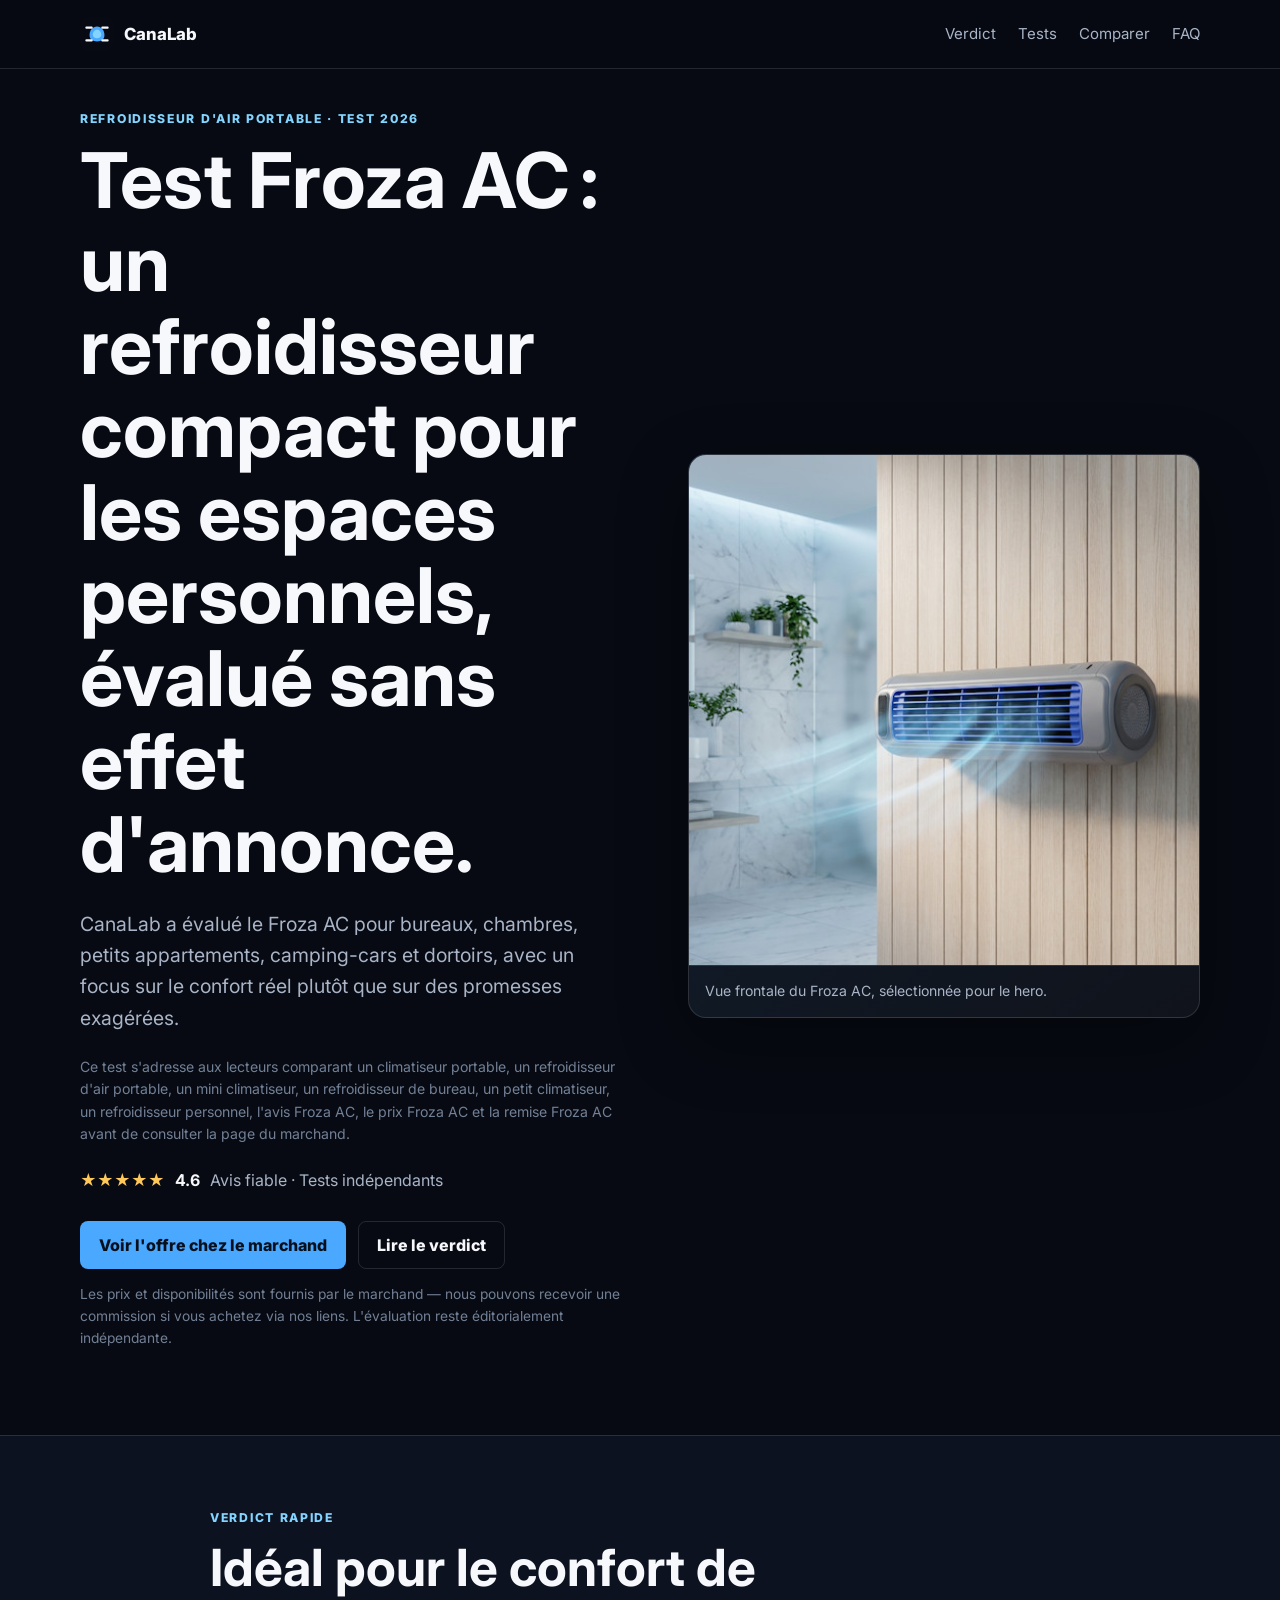
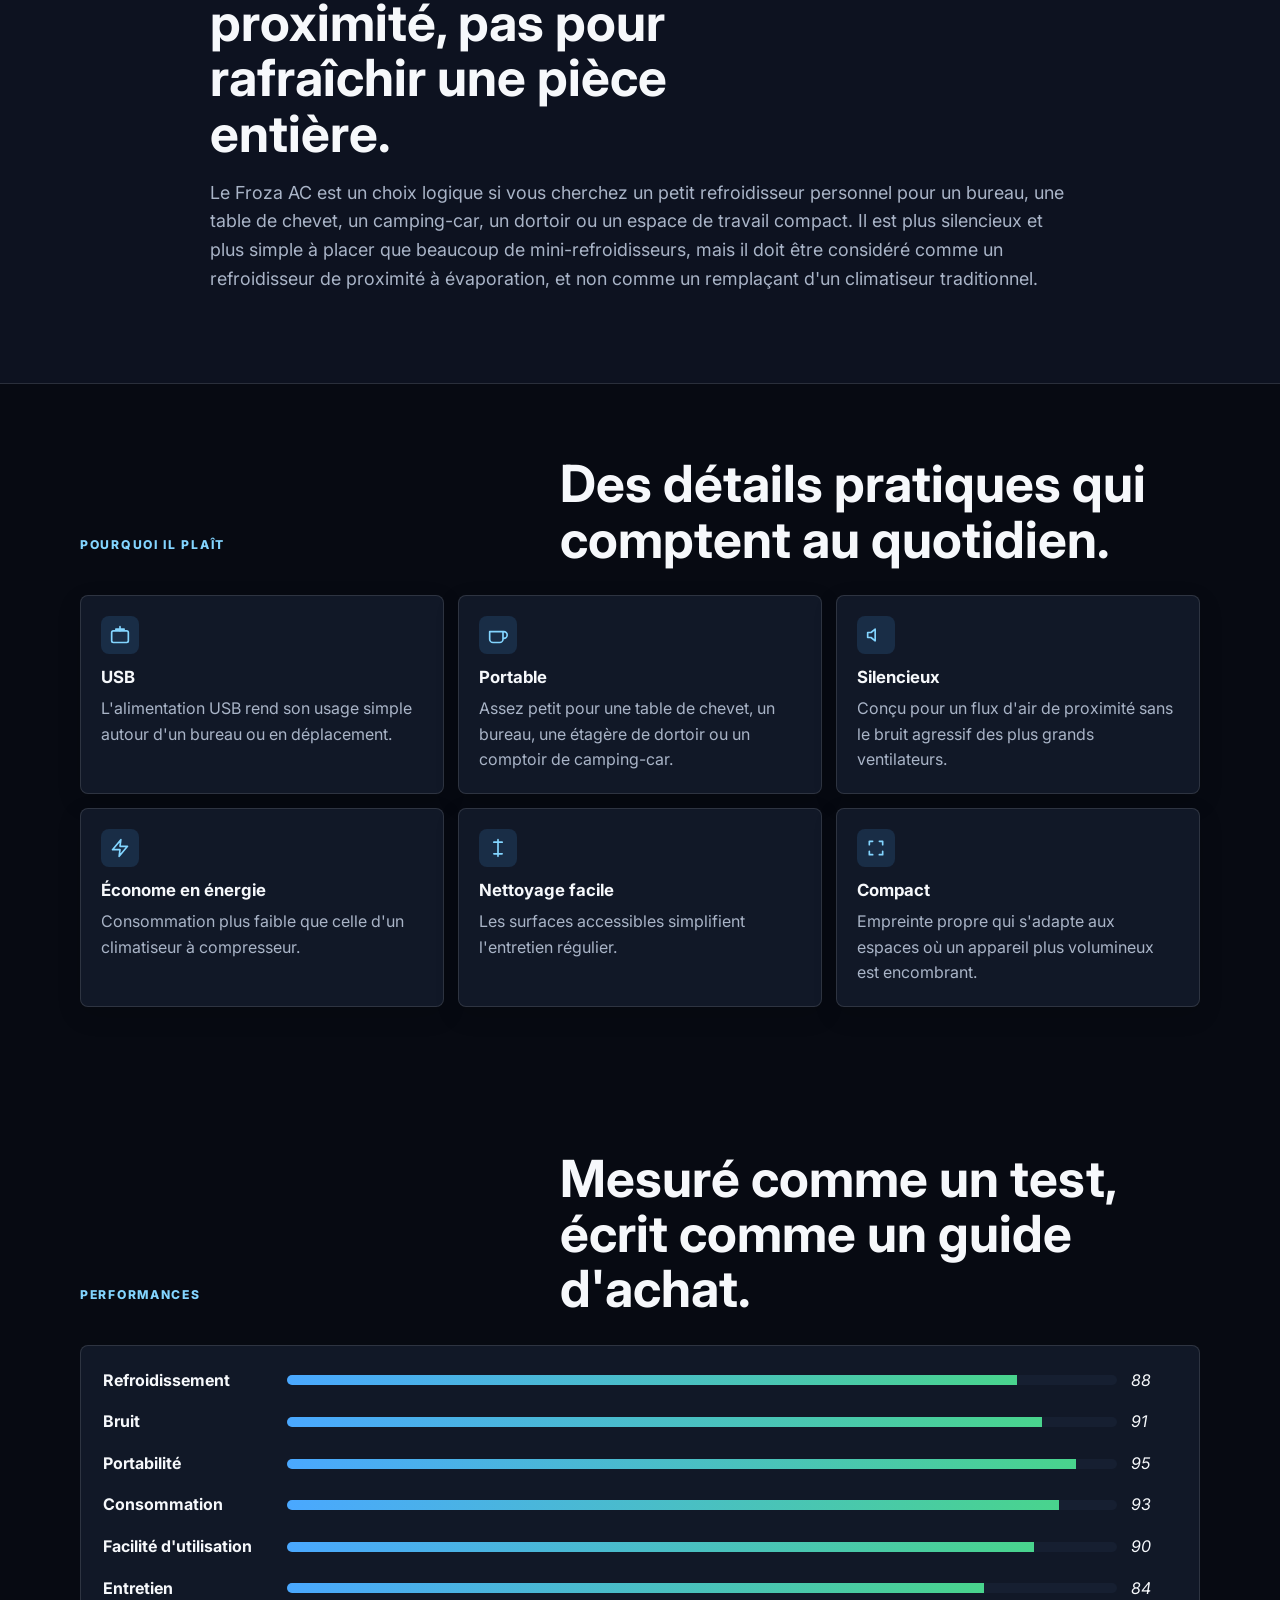
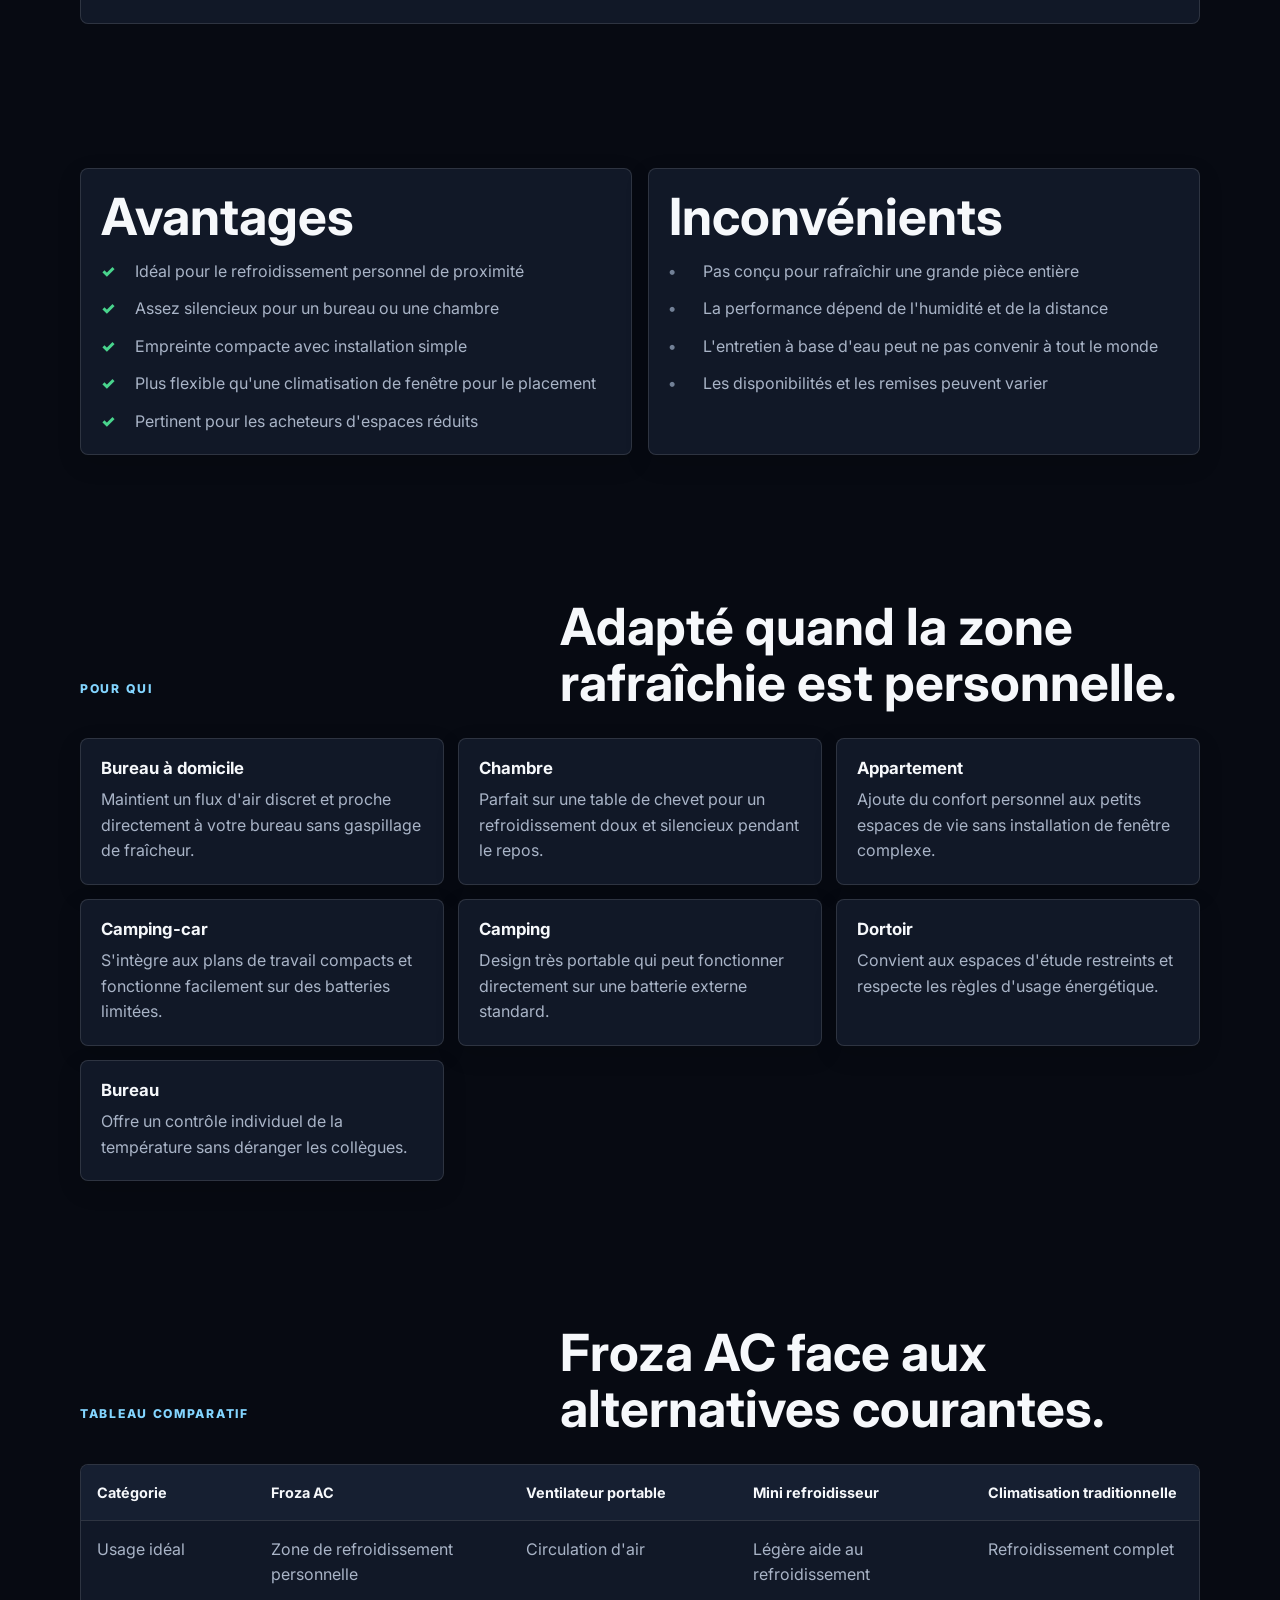
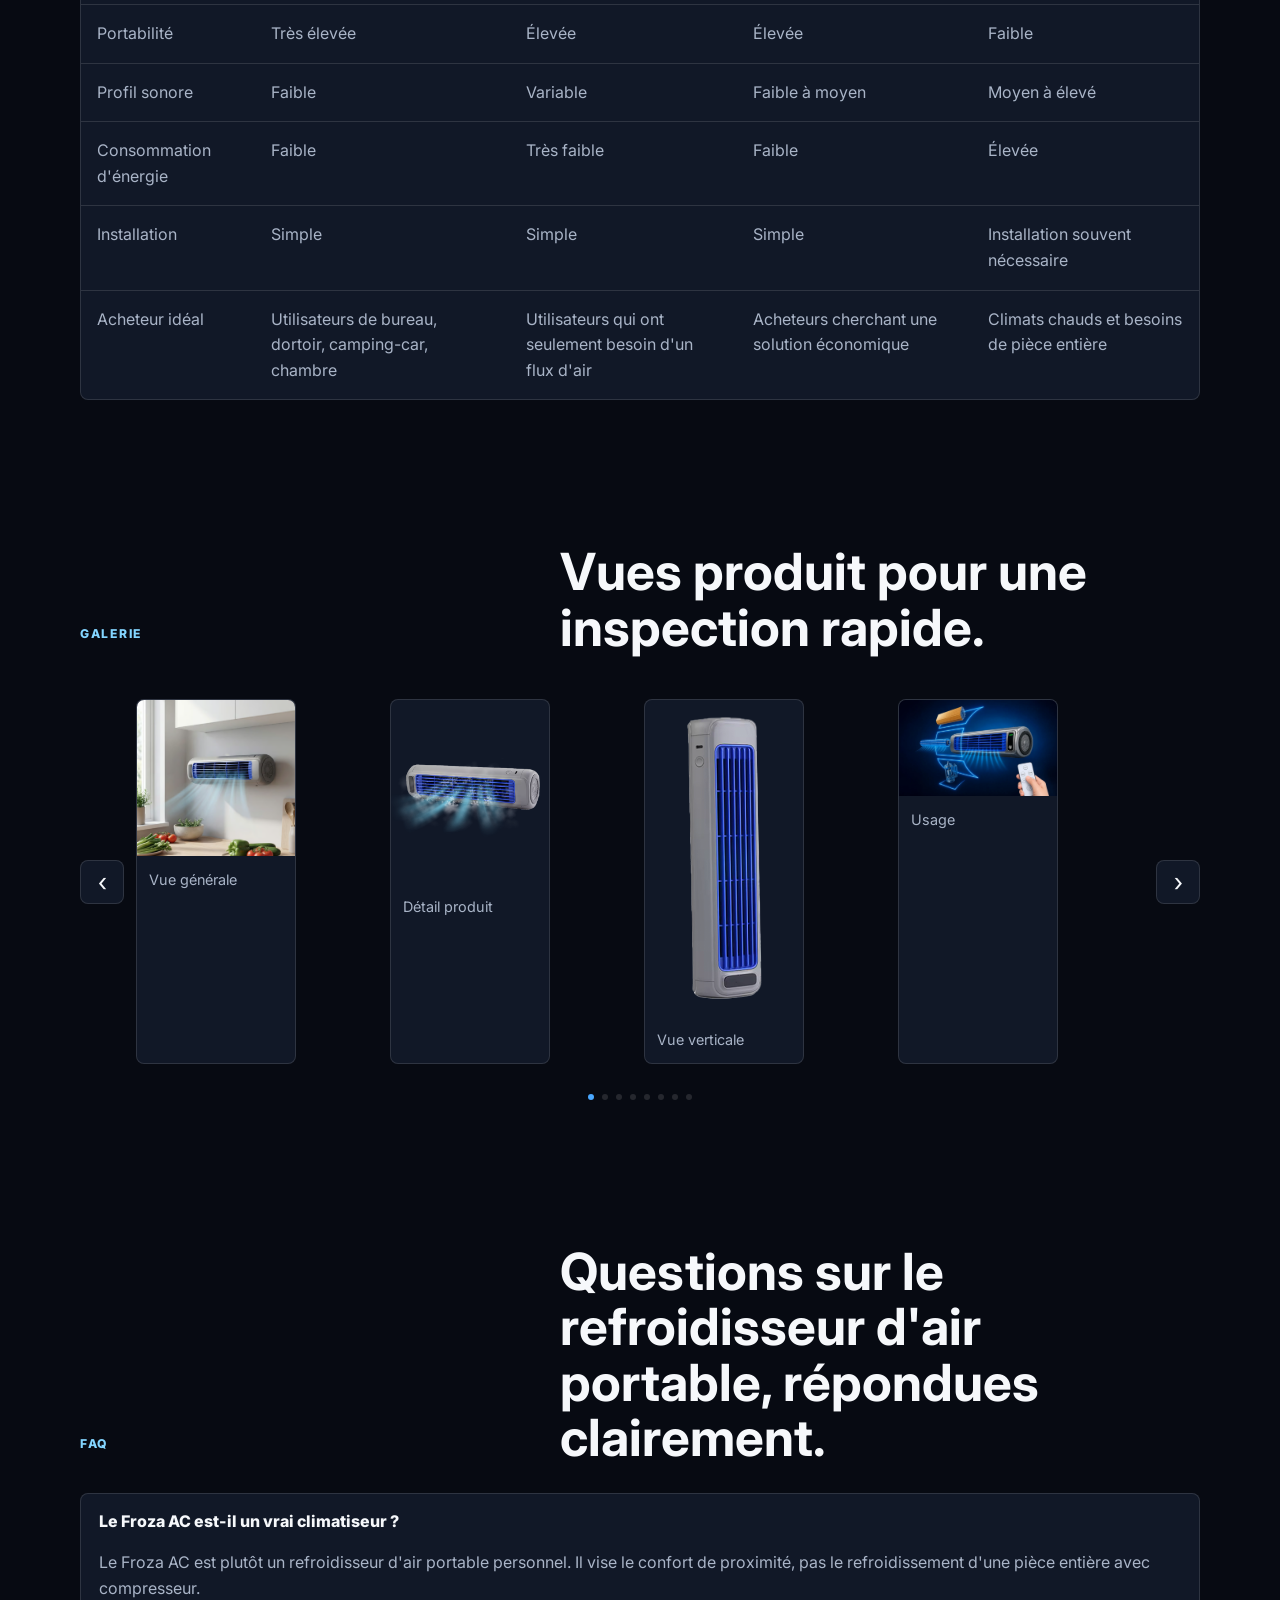
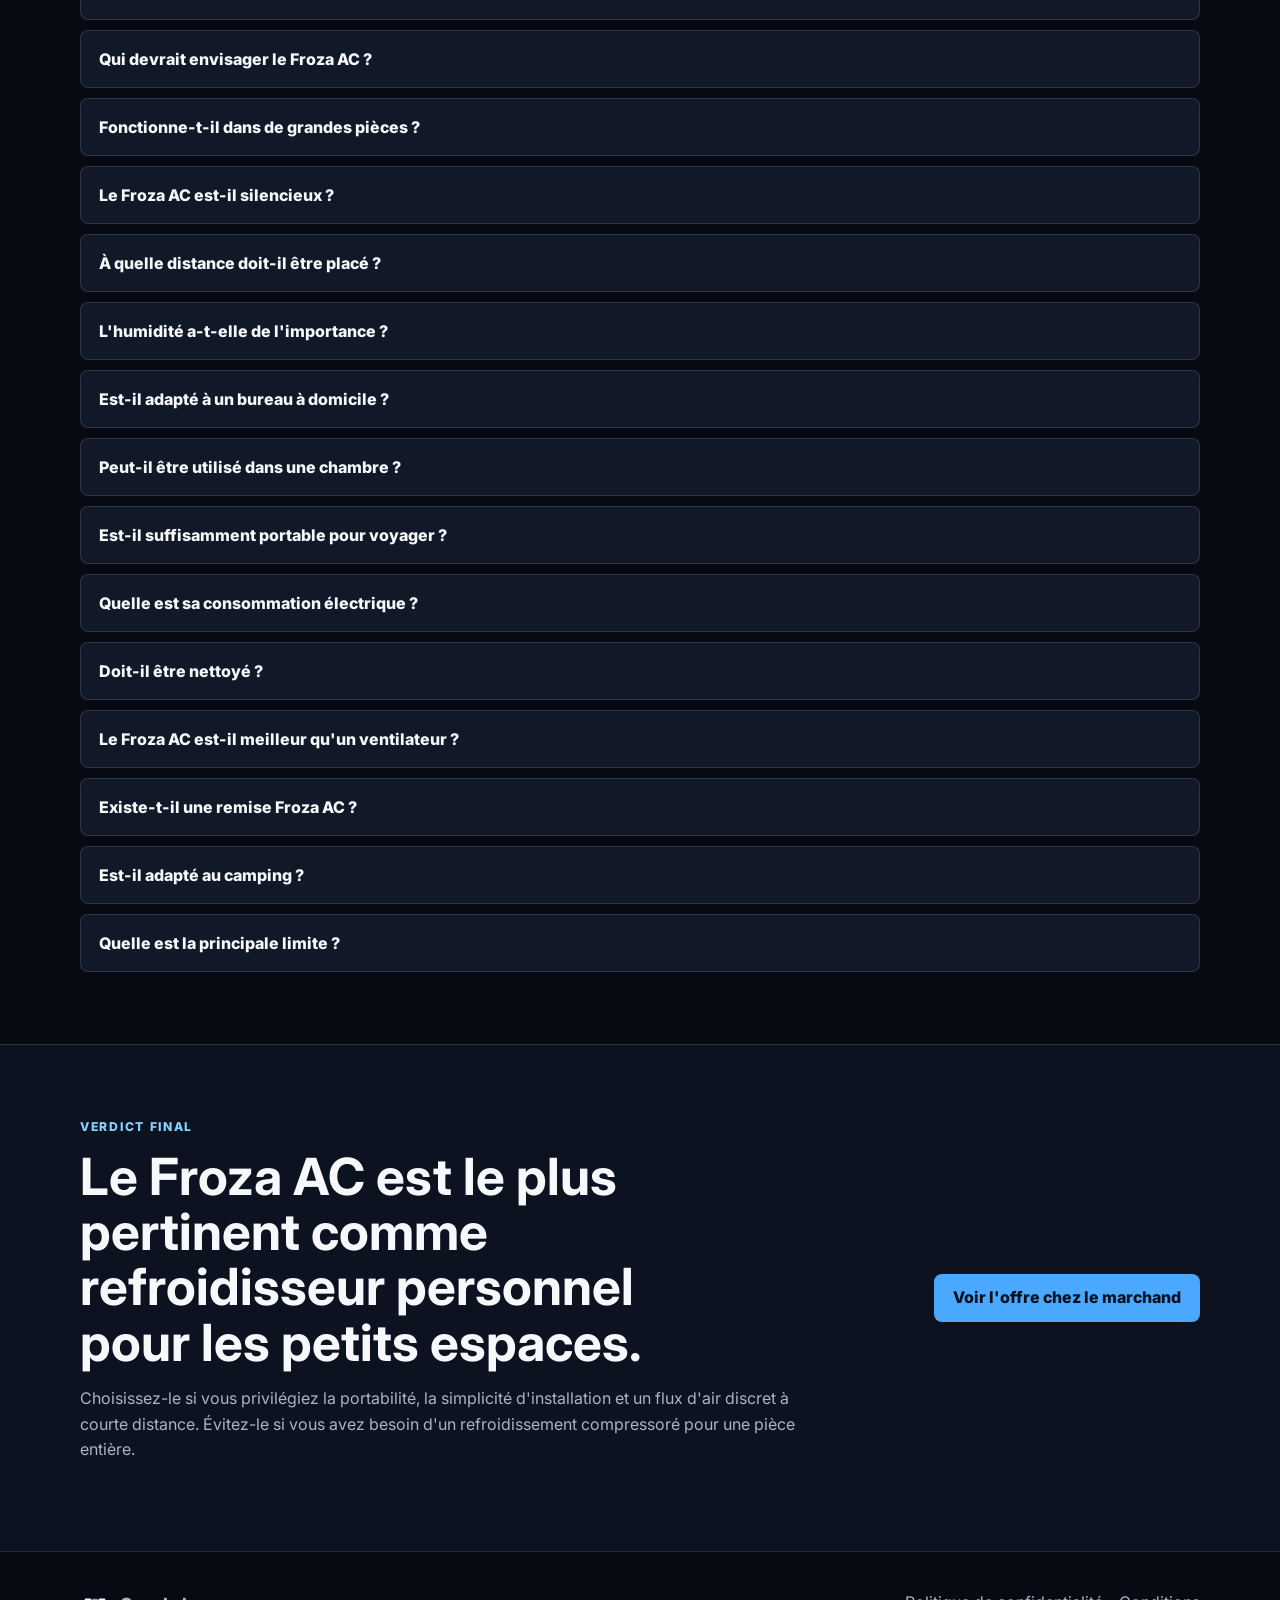
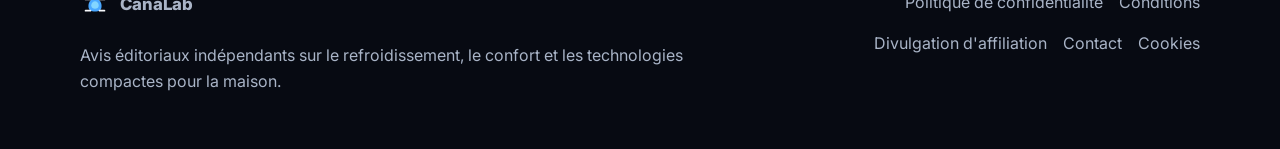
==== commit 7e0371b2: "Update affiliate links to get-froza checkout URL" ====
--- a/index.html
+++ b/index.html
@@ -81,7 +81,7 @@
                 <em>Avis fiable · Tests indépendants</em>
               </div>
               <div class="cta-row">
-                <a class="btn btn-primary" href="https://example.com/froza-ac" data-affiliate-link data-cta="hero">Voir l'offre chez le marchand</a>
+                <a class="btn btn-primary" href="https://get-froza.com/v8/checkout?b=823&ln=fr&region=fr&_ef_transaction_id=&uid=8254&oid=751&affid=758&source_id={affiliate_id}&sub1={affiliate_id}&sub2={sub1}&sub3={transaction_id}" data-affiliate-link data-cta="hero">Voir l'offre chez le marchand</a>
                 <a class="btn btn-secondary" href="#verdict">Lire le verdict</a>
               </div>
               <p class="microcopy">Les prix et disponibilités sont fournis par le marchand — nous pouvons recevoir une commission si vous achetez via nos liens. L'évaluation reste éditorialement indépendante.</p>
@@ -215,7 +215,7 @@
               <h2>Le Froza AC est le plus pertinent comme refroidisseur personnel pour les petits espaces.</h2>
               <p>Choisissez-le si vous privilégiez la portabilité, la simplicité d'installation et un flux d'air discret à courte distance. Évitez-le si vous avez besoin d'un refroidissement compressoré pour une pièce entière.</p>
             </div>
-            <a class="btn btn-primary" href="https://example.com/froza-ac" data-affiliate-link data-cta="final">Voir l'offre chez le marchand</a>
+            <a class="btn btn-primary" href="https://get-froza.com/v8/checkout?b=823&ln=fr&region=fr&_ef_transaction_id=&uid=8254&oid=751&affid=758&source_id={affiliate_id}&sub1={affiliate_id}&sub2={sub1}&sub3={transaction_id}" data-affiliate-link data-cta="final">Voir l'offre chez le marchand</a>
           </div>
         </section>
       </article>
--- a/css/style.css
+++ b/css/style.css
@@ -131,6 +131,7 @@
   background: var(--surface); border: 1px solid var(--line); border-radius: var(--radius); padding: 14px;
   display: flex; align-items: center; gap: 12px; box-shadow: var(--shadow);
 }
+.cookie-bar[hidden] { display: none !important; }
 .cookie-bar p { margin: 0; color: var(--muted); flex: 1; }
 .reveal { opacity: 0; transform: translateY(18px); transition: opacity 520ms ease, transform 520ms ease; }
 .reveal.is-visible { opacity: 1; transform: none; }
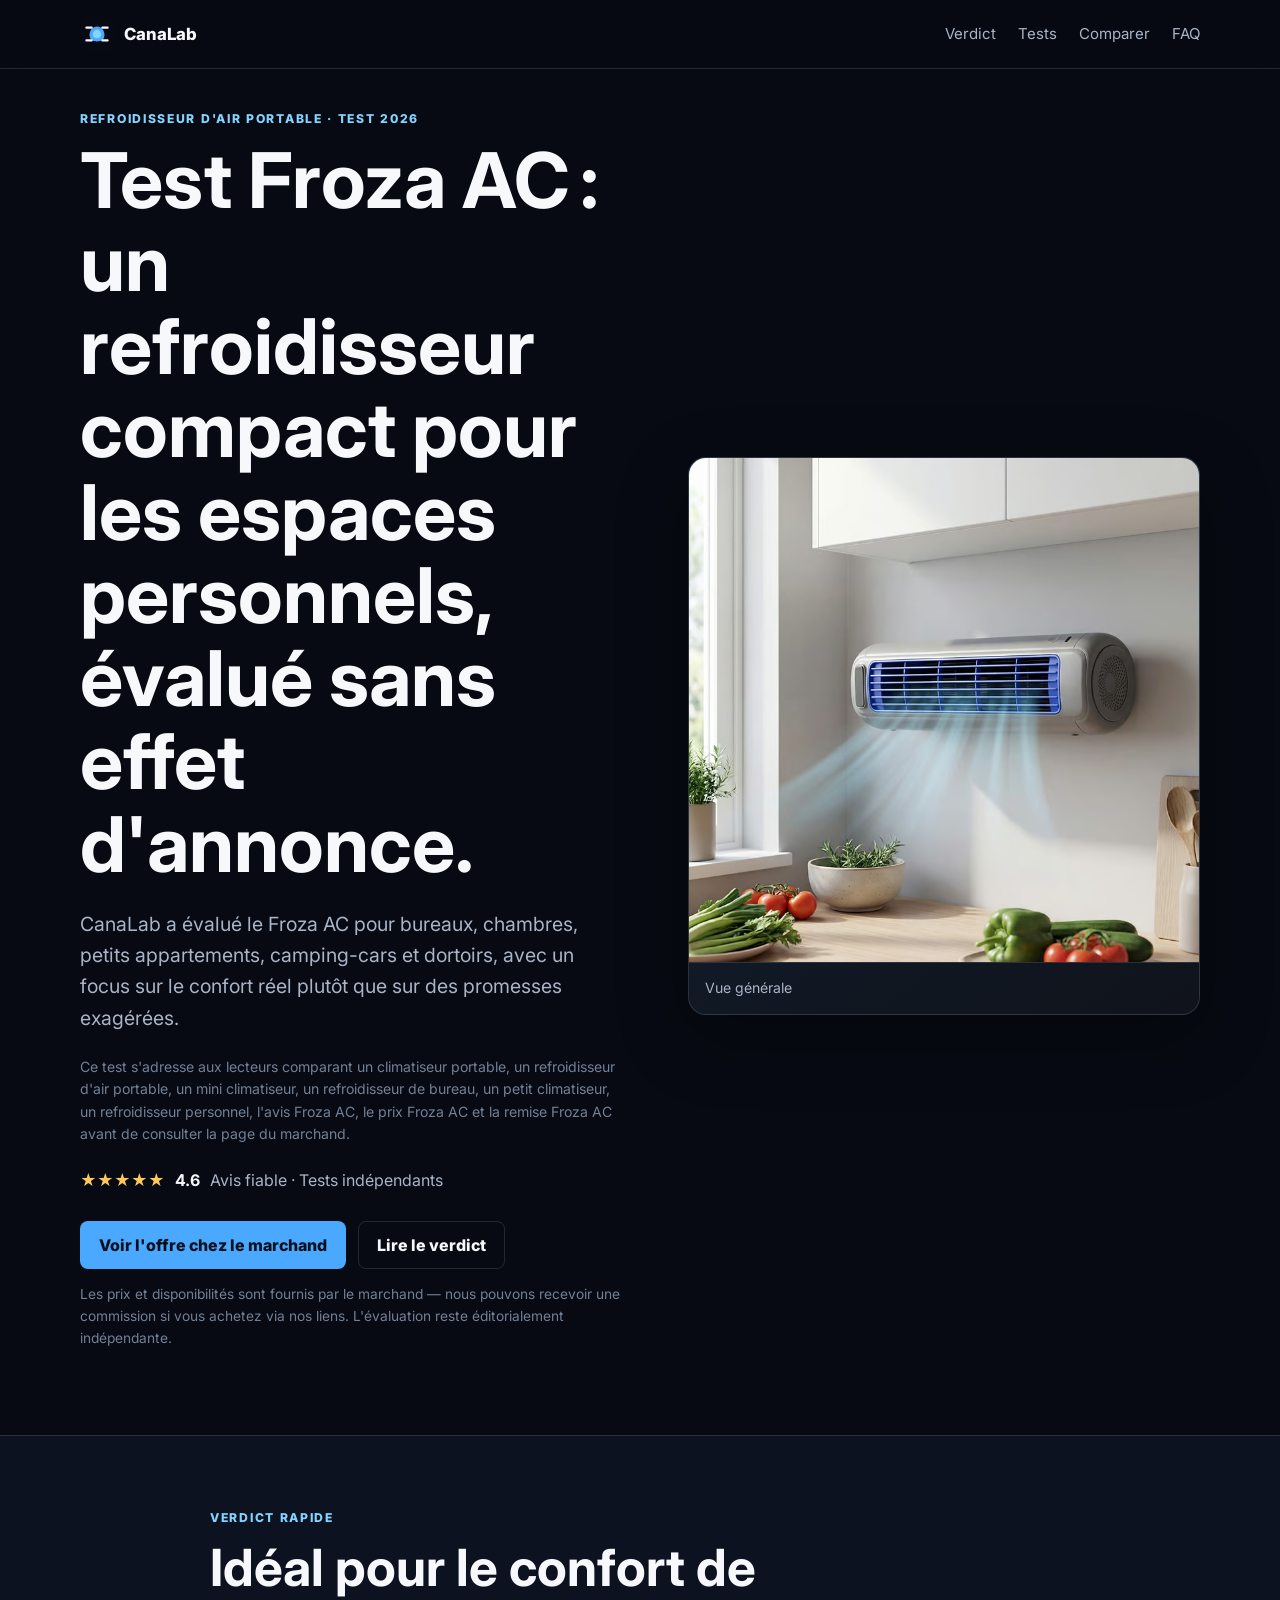
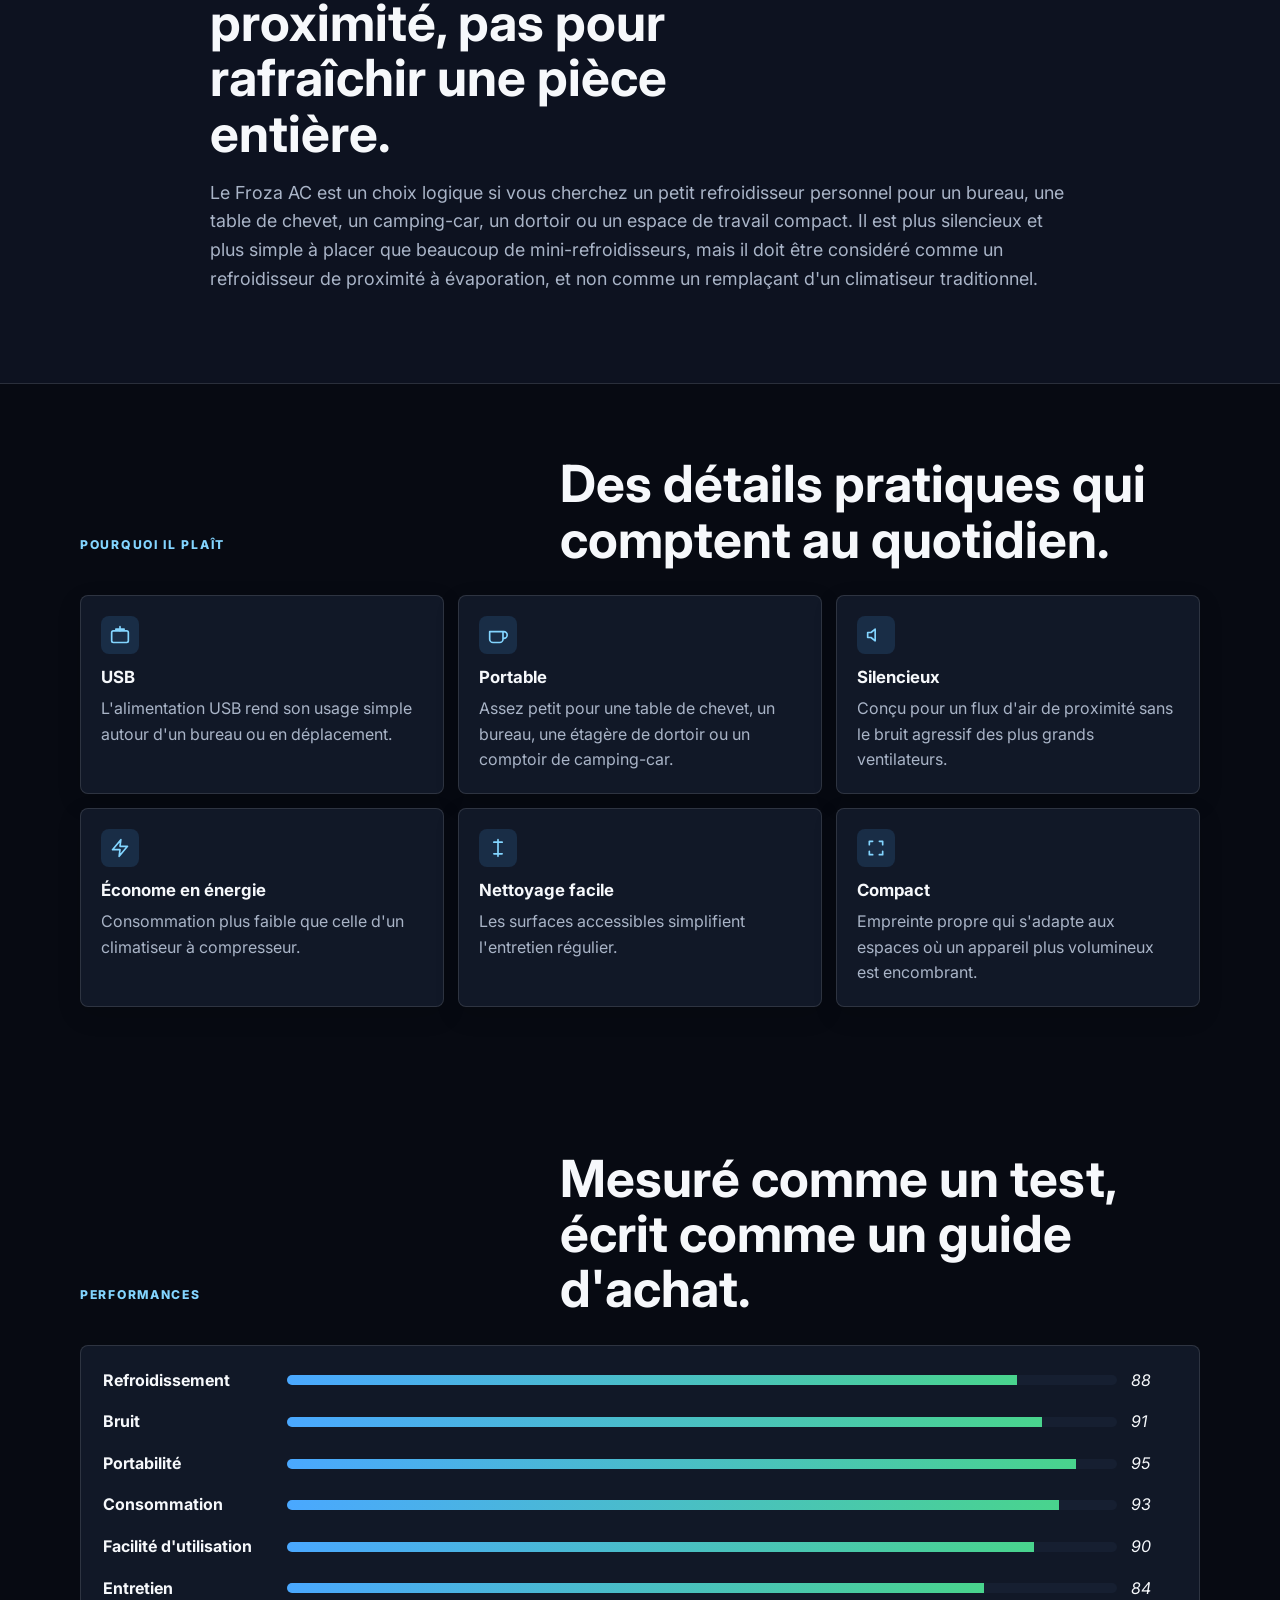
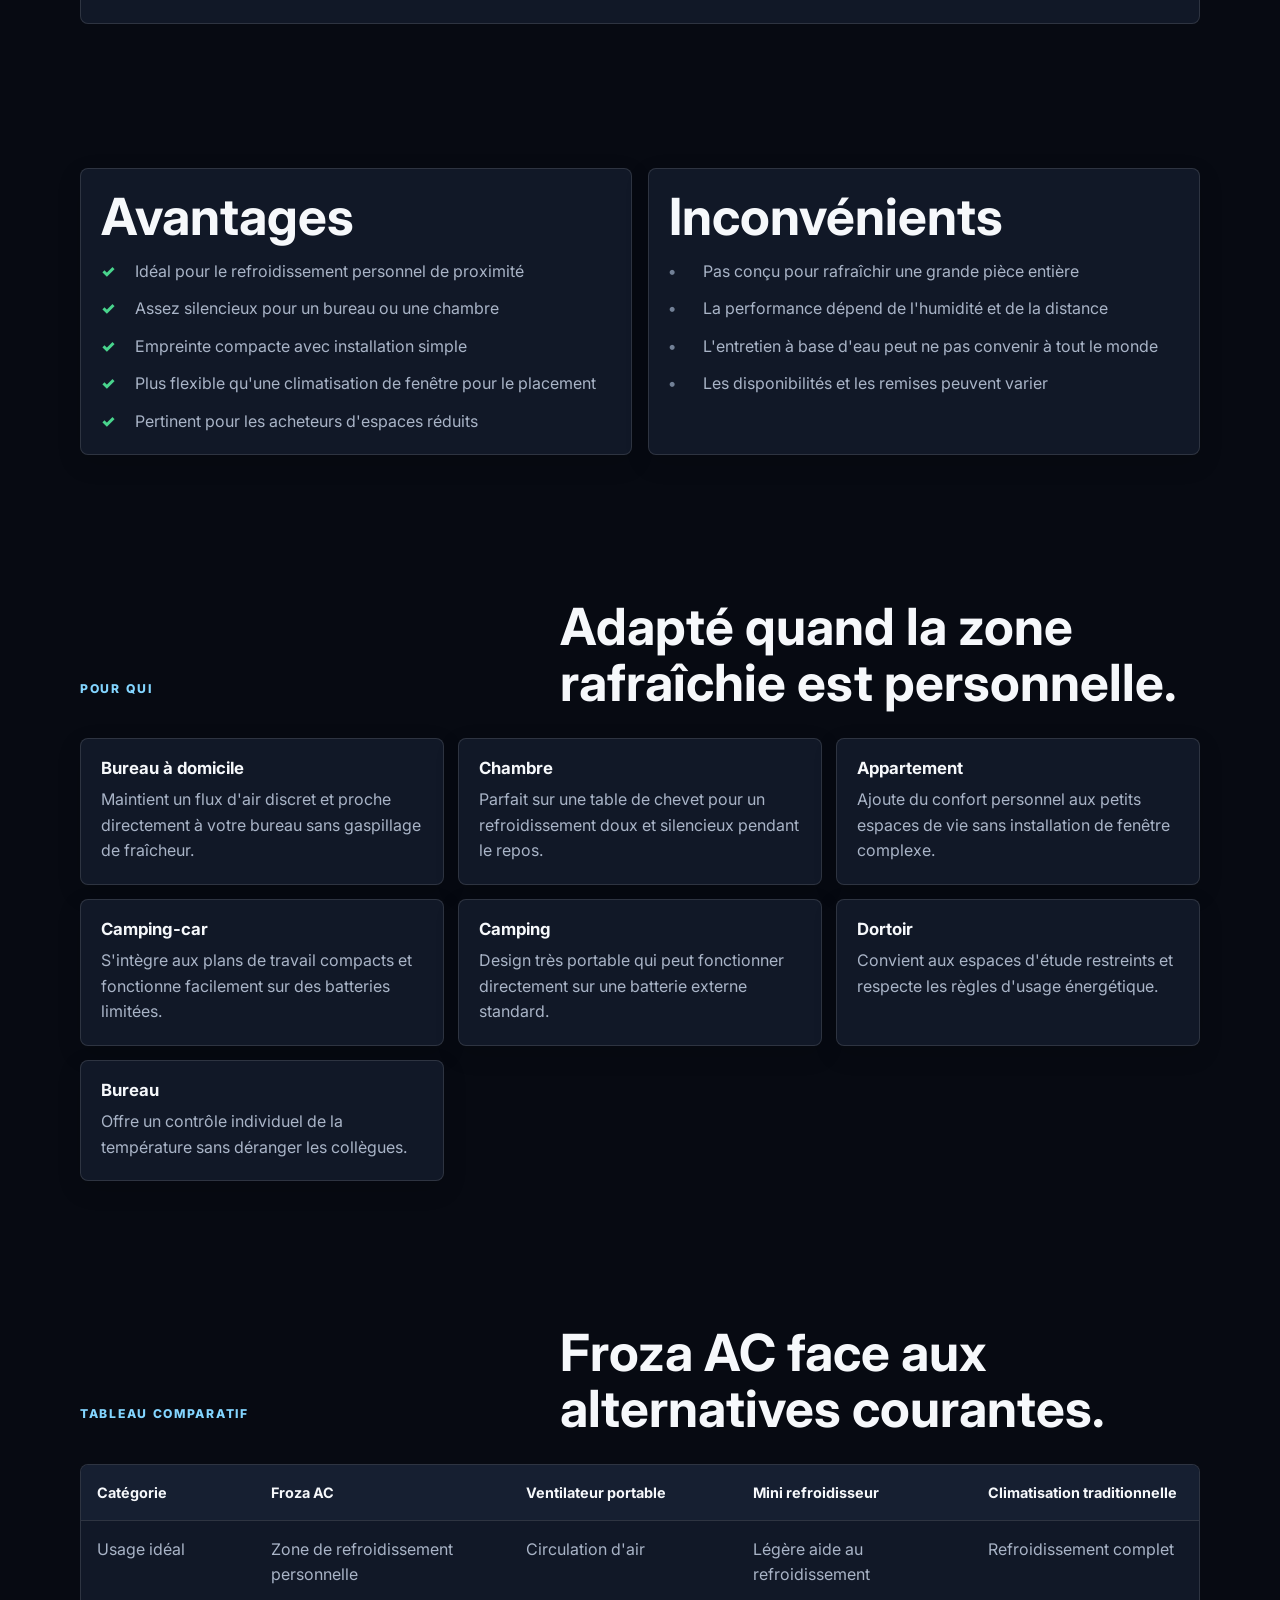
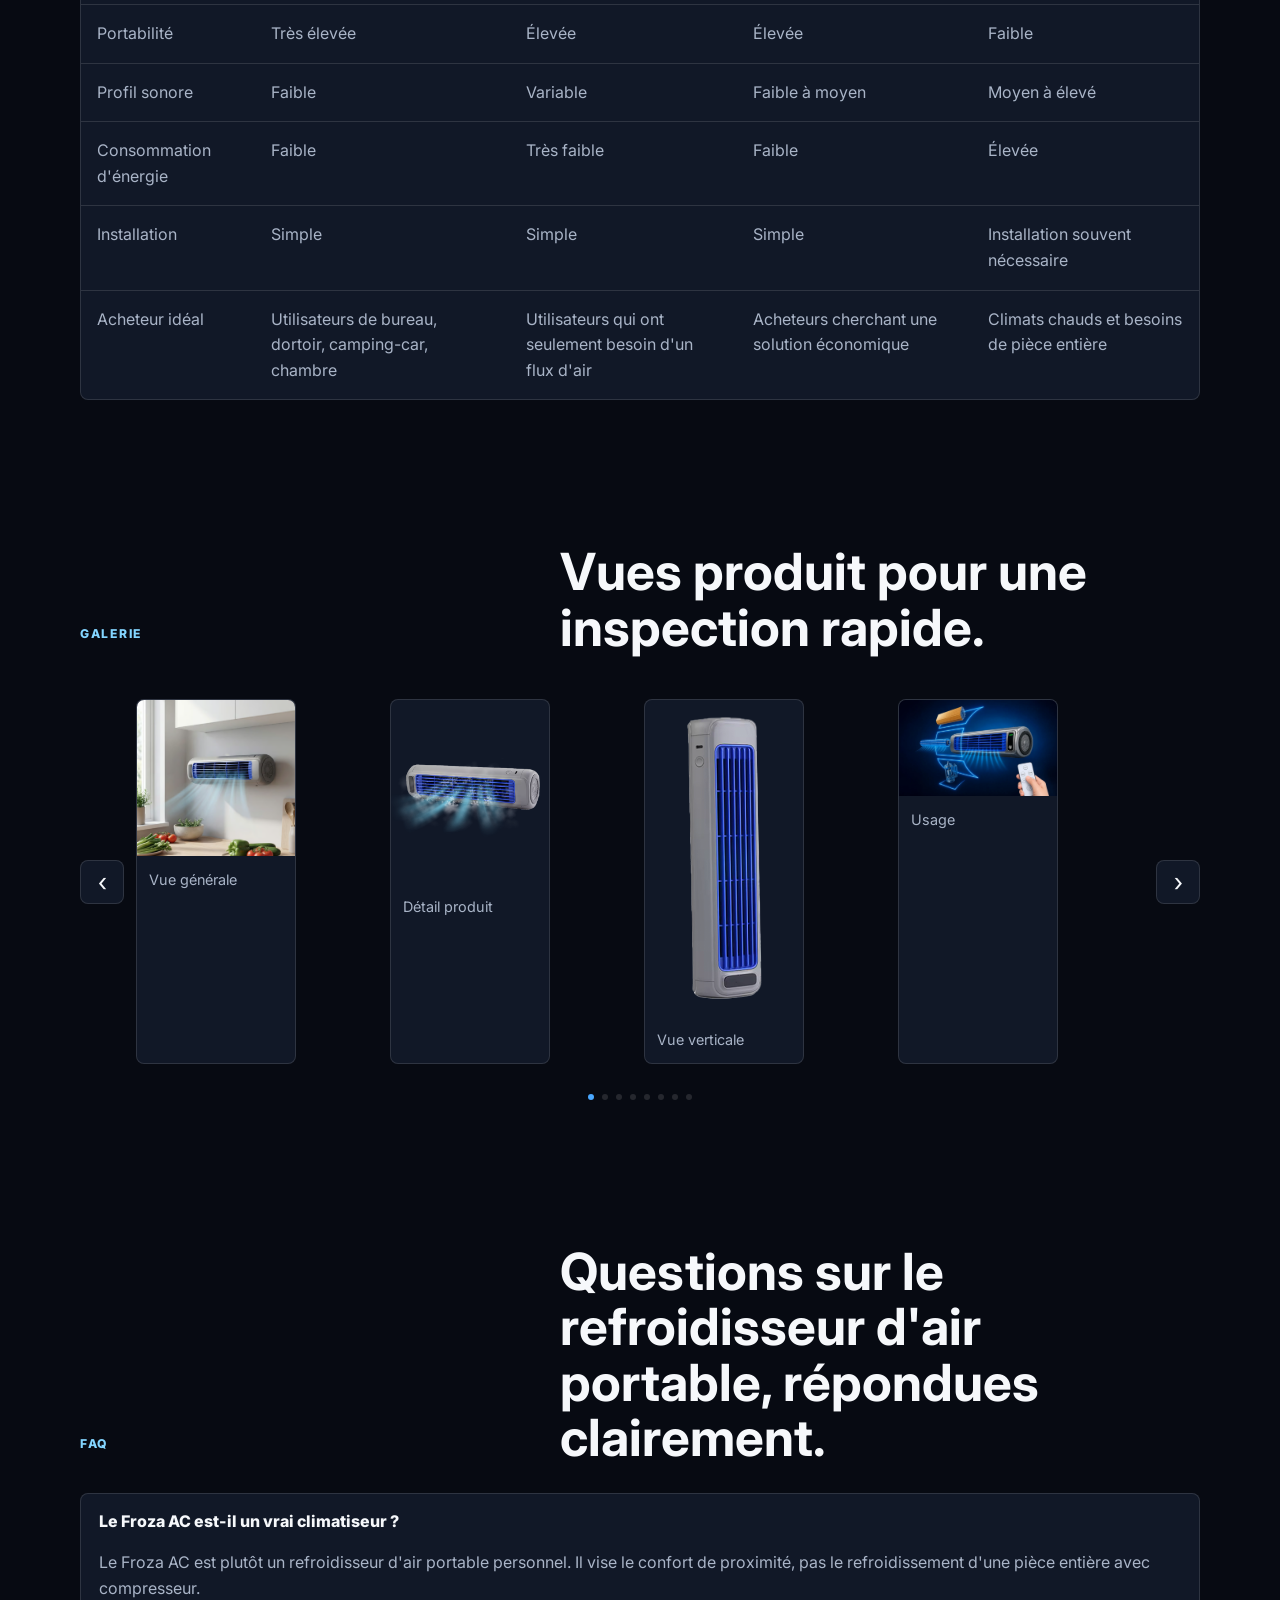
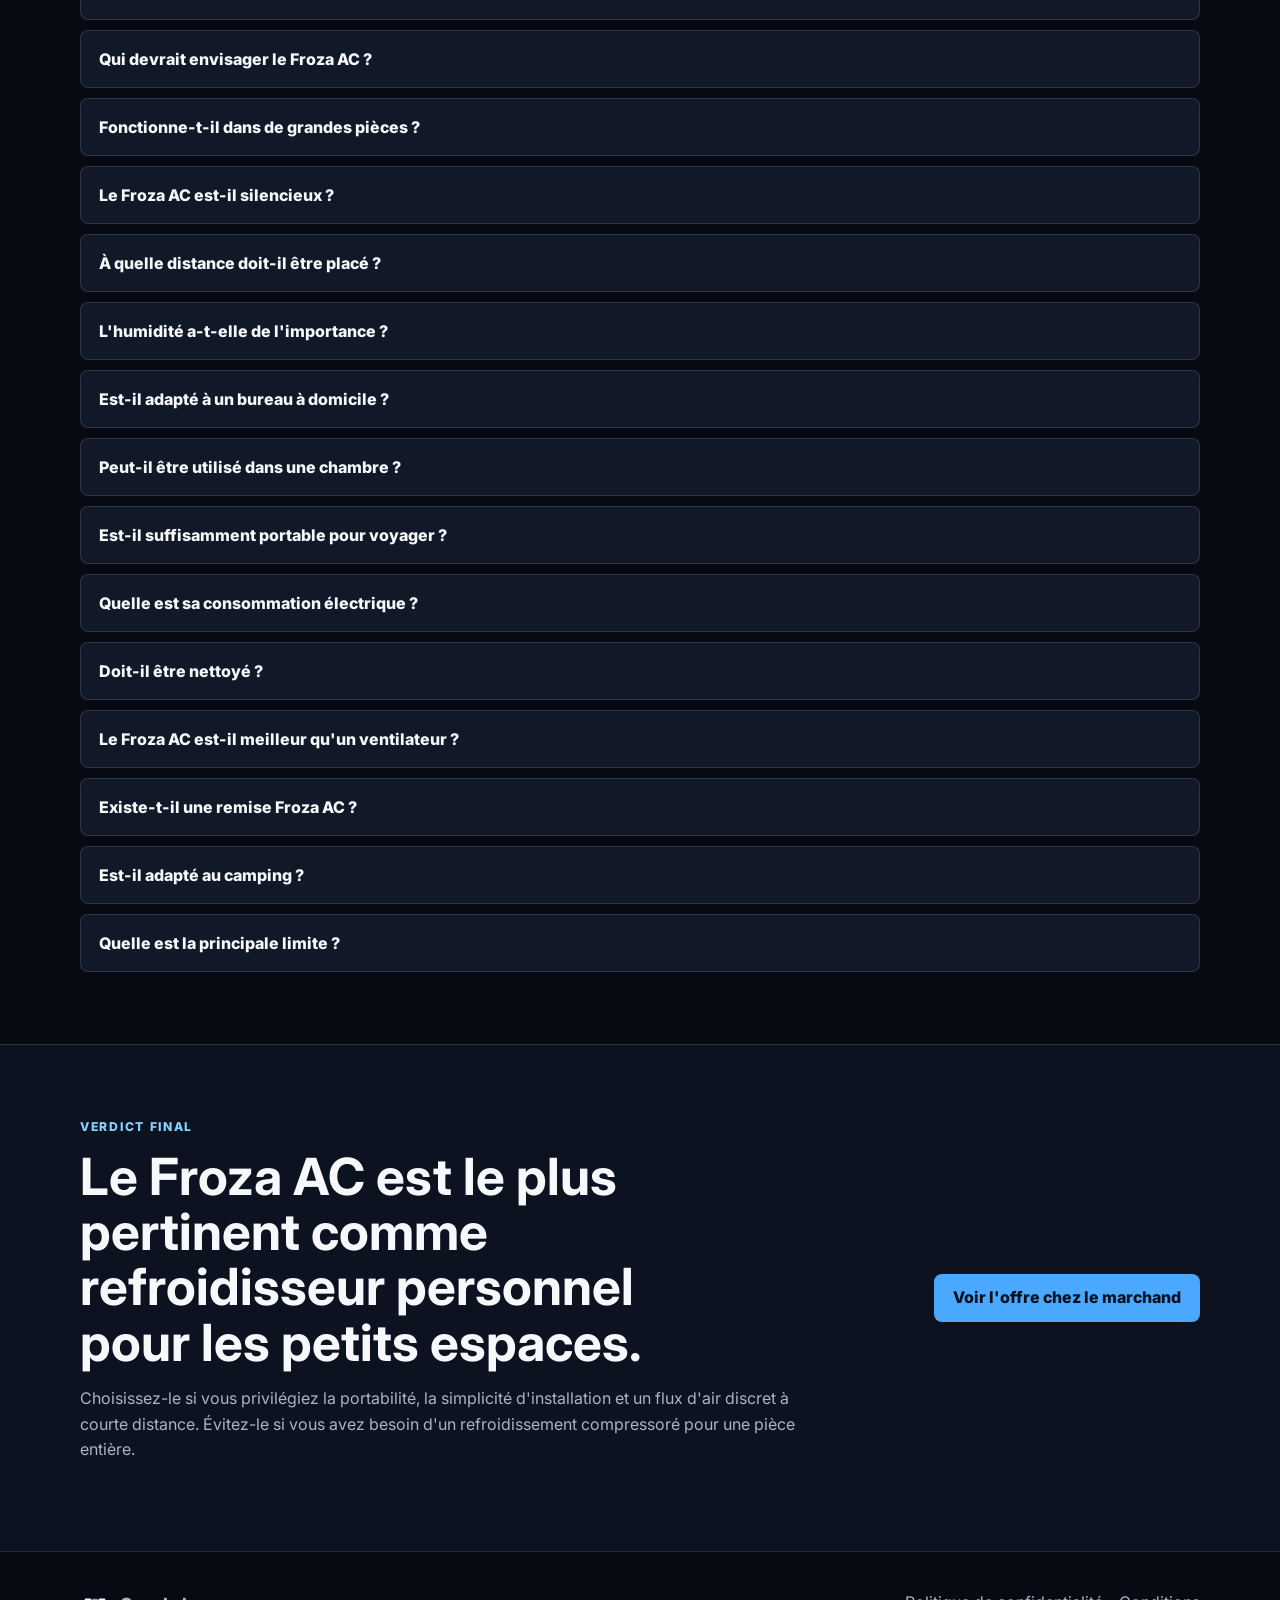
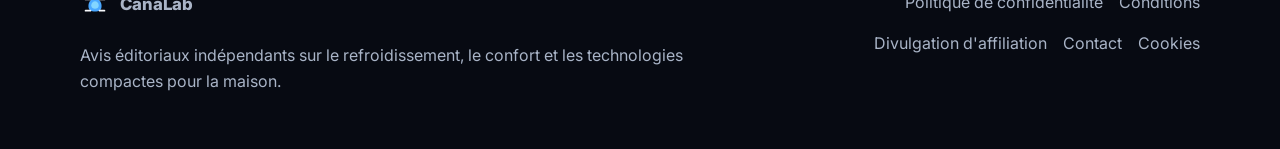
==== commit 652e527a: "Use first gallery image as hero" ====
--- a/index.html
+++ b/index.html
@@ -87,8 +87,8 @@
               <p class="microcopy">Les prix et disponibilités sont fournis par le marchand — nous pouvons recevoir une commission si vous achetez via nos liens. L'évaluation reste éditorialement indépendante.</p>
             </div>
             <figure class="hero-media reveal">
-              <img src="/img/Froza%20AC002.jpg" alt="Froza AC, vue avant sur fond clair" width="560" height="650" fetchpriority="high" style="object-fit:cover;">
-              <figcaption>Vue frontale du Froza AC, sélectionnée pour le hero.</figcaption>
+              <img src="/img/foto%20parede%20Froza%20AC001.jpg" alt="Froza AC vu de face sur un bureau" width="560" height="650" fetchpriority="high" style="object-fit:cover;">
+              <figcaption>Vue générale</figcaption>
             </figure>
           </div>
         </section>
